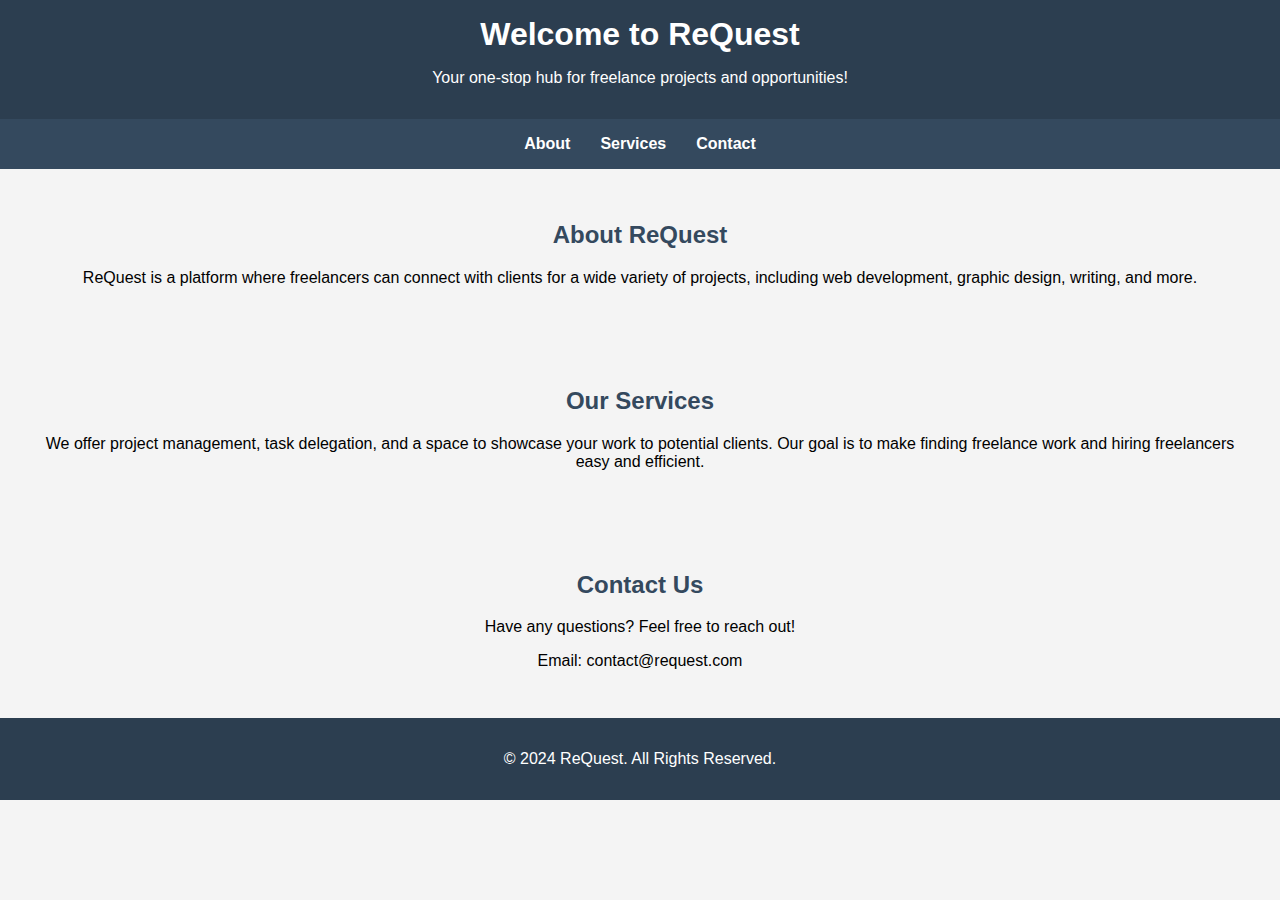
==== Index.html @ b700761b "Created Homepage" ====
<!DOCTYPE html>
<html lang="en">
<head>
    <meta charset="UTF-8">
    <meta name="viewport" content="width=device-width, initial-scale=1.0">
    <title>ReQuest - Freelance Projects Hub</title>
    <style>
        body {
            font-family: Arial, sans-serif;
            background-color: #f4f4f4;
            margin: 0;
            padding: 0;
        }
        header {
            background-color: #2c3e50;
            color: white;
            text-align: center;
            padding: 1em 0;
        }
        header h1 {
            margin: 0;
        }
        nav {
            display: flex;
            justify-content: center;
            background-color: #34495e;
            padding: 1em 0;
        }
        nav a {
            color: white;
            margin: 0 15px;
            text-decoration: none;
            font-weight: bold;
        }
        nav a:hover {
            text-decoration: underline;
        }
        section {
            padding: 2em;
            text-align: center;
        }
        section h2 {
            color: #34495e;
        }
        footer {
            text-align: center;
            padding: 1em;
            background-color: #2c3e50;
            color: white;
        }
    </style>
</head>
<body>
    <header>
        <h1>Welcome to ReQuest</h1>
        <p>Your one-stop hub for freelance projects and opportunities!</p>
    </header>

    <nav>
        <a href="#about">About</a>
        <a href="#services">Services</a>
        <a href="#contact">Contact</a>
    </nav>

    <section id="about">
        <h2>About ReQuest</h2>
        <p>ReQuest is a platform where freelancers can connect with clients for a wide variety of projects, including web development, graphic design, writing, and more.</p>
    </section>

    <section id="services">
        <h2>Our Services</h2>
        <p>We offer project management, task delegation, and a space to showcase your work to potential clients. Our goal is to make finding freelance work and hiring freelancers easy and efficient.</p>
    </section>

    <section id="contact">
        <h2>Contact Us</h2>
        <p>Have any questions? Feel free to reach out!</p>
        <p>Email: contact@request.com</p>
    </section>

    <footer>
        <p>&copy; 2024 ReQuest. All Rights Reserved.</p>
    </footer>
</body>
</html>
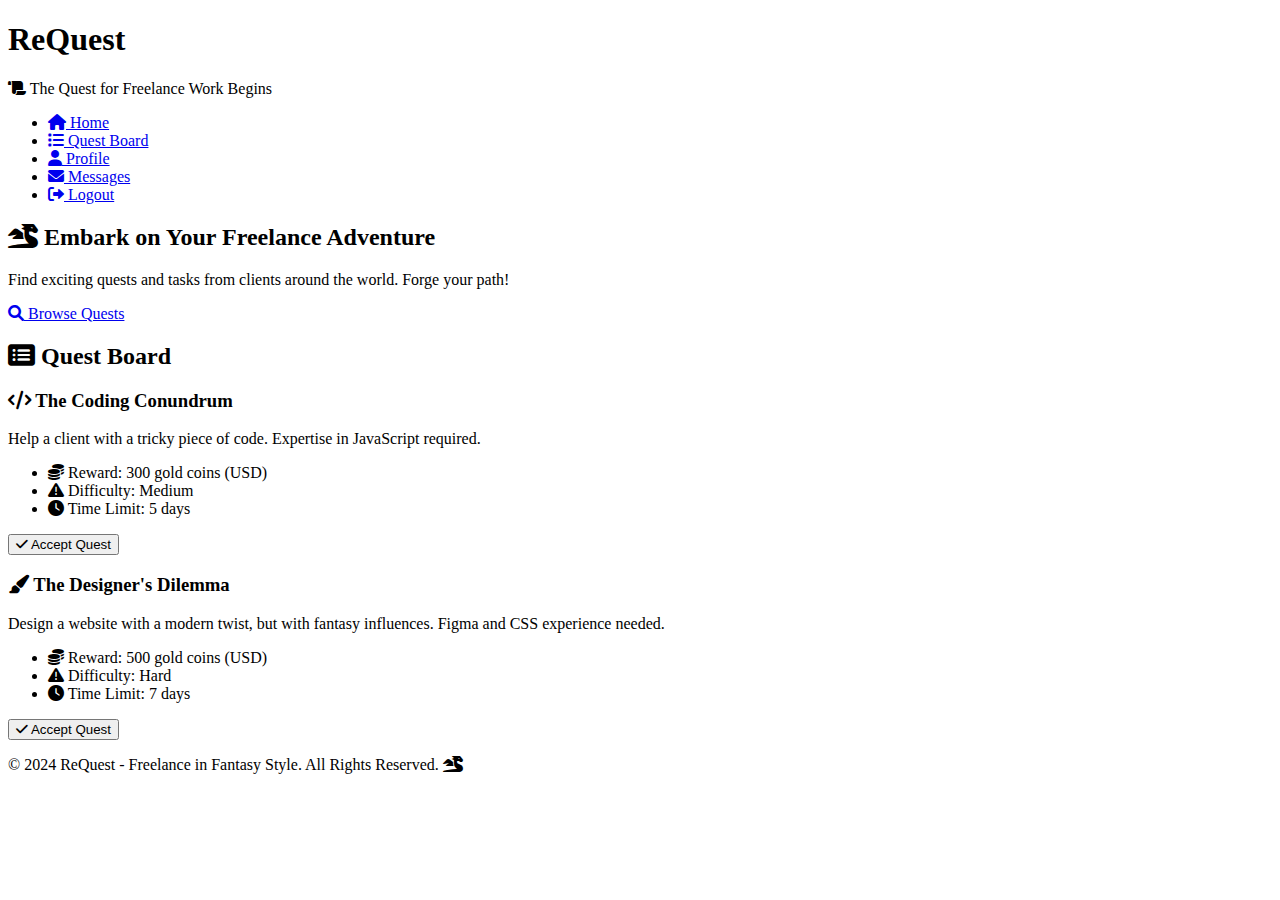
==== commit 922d308c: "Changes" ====
--- a/Index.html
+++ b/Index.html
@@ -3,83 +3,63 @@
 <head>
     <meta charset="UTF-8">
     <meta name="viewport" content="width=device-width, initial-scale=1.0">
-    <title>ReQuest - Freelance Projects Hub</title>
-    <style>
-        body {
-            font-family: Arial, sans-serif;
-            background-color: #f4f4f4;
-            margin: 0;
-            padding: 0;
-        }
-        header {
-            background-color: #2c3e50;
-            color: white;
-            text-align: center;
-            padding: 1em 0;
-        }
-        header h1 {
-            margin: 0;
-        }
-        nav {
-            display: flex;
-            justify-content: center;
-            background-color: #34495e;
-            padding: 1em 0;
-        }
-        nav a {
-            color: white;
-            margin: 0 15px;
-            text-decoration: none;
-            font-weight: bold;
-        }
-        nav a:hover {
-            text-decoration: underline;
-        }
-        section {
-            padding: 2em;
-            text-align: center;
-        }
-        section h2 {
-            color: #34495e;
-        }
-        footer {
-            text-align: center;
-            padding: 1em;
-            background-color: #2c3e50;
-            color: white;
-        }
-    </style>
+    <title>ReQuest - The Quest for Freelance Work</title>
+    <link rel="stylesheet" href="styles.css">
+    <link rel="stylesheet" href="https://cdnjs.cloudflare.com/ajax/libs/font-awesome/6.0.0-beta3/css/all.min.css">
 </head>
 <body>
     <header>
-        <h1>Welcome to ReQuest</h1>
-        <p>Your one-stop hub for freelance projects and opportunities!</p>
+        <div class="logo">
+            <h1>ReQuest</h1>
+            <p><i class="fas fa-scroll"></i> The Quest for Freelance Work Begins</p>
+        </div>
+        <nav>
+            <ul>
+                <li><a href="#home"><i class="fas fa-home"></i> Home</a></li>
+                <li><a href="#quests"><i class="fas fa-list"></i> Quest Board</a></li>
+                <li><a href="#profile"><i class="fas fa-user"></i> Profile</a></li>
+                <li><a href="#messages"><i class="fas fa-envelope"></i> Messages</a></li>
+                <li><a href="#logout"><i class="fas fa-sign-out-alt"></i> Logout</a></li>
+            </ul>
+        </nav>
     </header>
 
-    <nav>
-        <a href="#about">About</a>
-        <a href="#services">Services</a>
-        <a href="#contact">Contact</a>
-    </nav>
+    <main>
+        <section id="hero">
+            <h2><i class="fas fa-dragon"></i> Embark on Your Freelance Adventure</h2>
+            <p>Find exciting quests and tasks from clients around the world. Forge your path!</p>
+            <a href="#quests" class="button"><i class="fas fa-search"></i> Browse Quests</a>
+        </section>
 
-    <section id="about">
-        <h2>About ReQuest</h2>
-        <p>ReQuest is a platform where freelancers can connect with clients for a wide variety of projects, including web development, graphic design, writing, and more.</p>
-    </section>
-
-    <section id="services">
-        <h2>Our Services</h2>
-        <p>We offer project management, task delegation, and a space to showcase your work to potential clients. Our goal is to make finding freelance work and hiring freelancers easy and efficient.</p>
-    </section>
-
-    <section id="contact">
-        <h2>Contact Us</h2>
-        <p>Have any questions? Feel free to reach out!</p>
-        <p>Email: contact@request.com</p>
-    </section>
+        <section id="quests">
+            <h2><i class="fas fa-list-alt"></i> Quest Board</h2>
+            <div class="quest-board">
+                <div class="quest">
+                    <h3><i class="fas fa-code"></i> The Coding Conundrum</h3>
+                    <p>Help a client with a tricky piece of code. Expertise in JavaScript required.</p>
+                    <ul>
+                        <li><i class="fas fa-coins"></i> Reward: 300 gold coins (USD)</li>
+                        <li><i class="fas fa-exclamation-triangle"></i> Difficulty: Medium</li>
+                        <li><i class="fas fa-clock"></i> Time Limit: 5 days</li>
+                    </ul>
+                    <button class="apply-button"><i class="fas fa-check"></i> Accept Quest</button>
+                </div>
+                <div class="quest">
+                    <h3><i class="fas fa-paint-brush"></i> The Designer's Dilemma</h3>
+                    <p>Design a website with a modern twist, but with fantasy influences. Figma and CSS experience needed.</p>
+                    <ul>
+                        <li><i class="fas fa-coins"></i> Reward: 500 gold coins (USD)</li>
+                        <li><i class="fas fa-exclamation-triangle"></i> Difficulty: Hard</li>
+                        <li><i class="fas fa-clock"></i> Time Limit: 7 days</li>
+                    </ul>
+                    <button class="apply-button"><i class="fas fa-check"></i> Accept Quest</button>
+                </div>
+            </div>
+        </section>
+    </main>
 
     <footer>
-        <p>&copy; 2024 ReQuest. All Rights Reserved.</p>
+        <p>&copy; 2024 ReQuest - Freelance in Fantasy Style. All Rights Reserved. <i class="fas fa-dragon"></i></p>
     </footer>
 </body>
-</html>+</html>
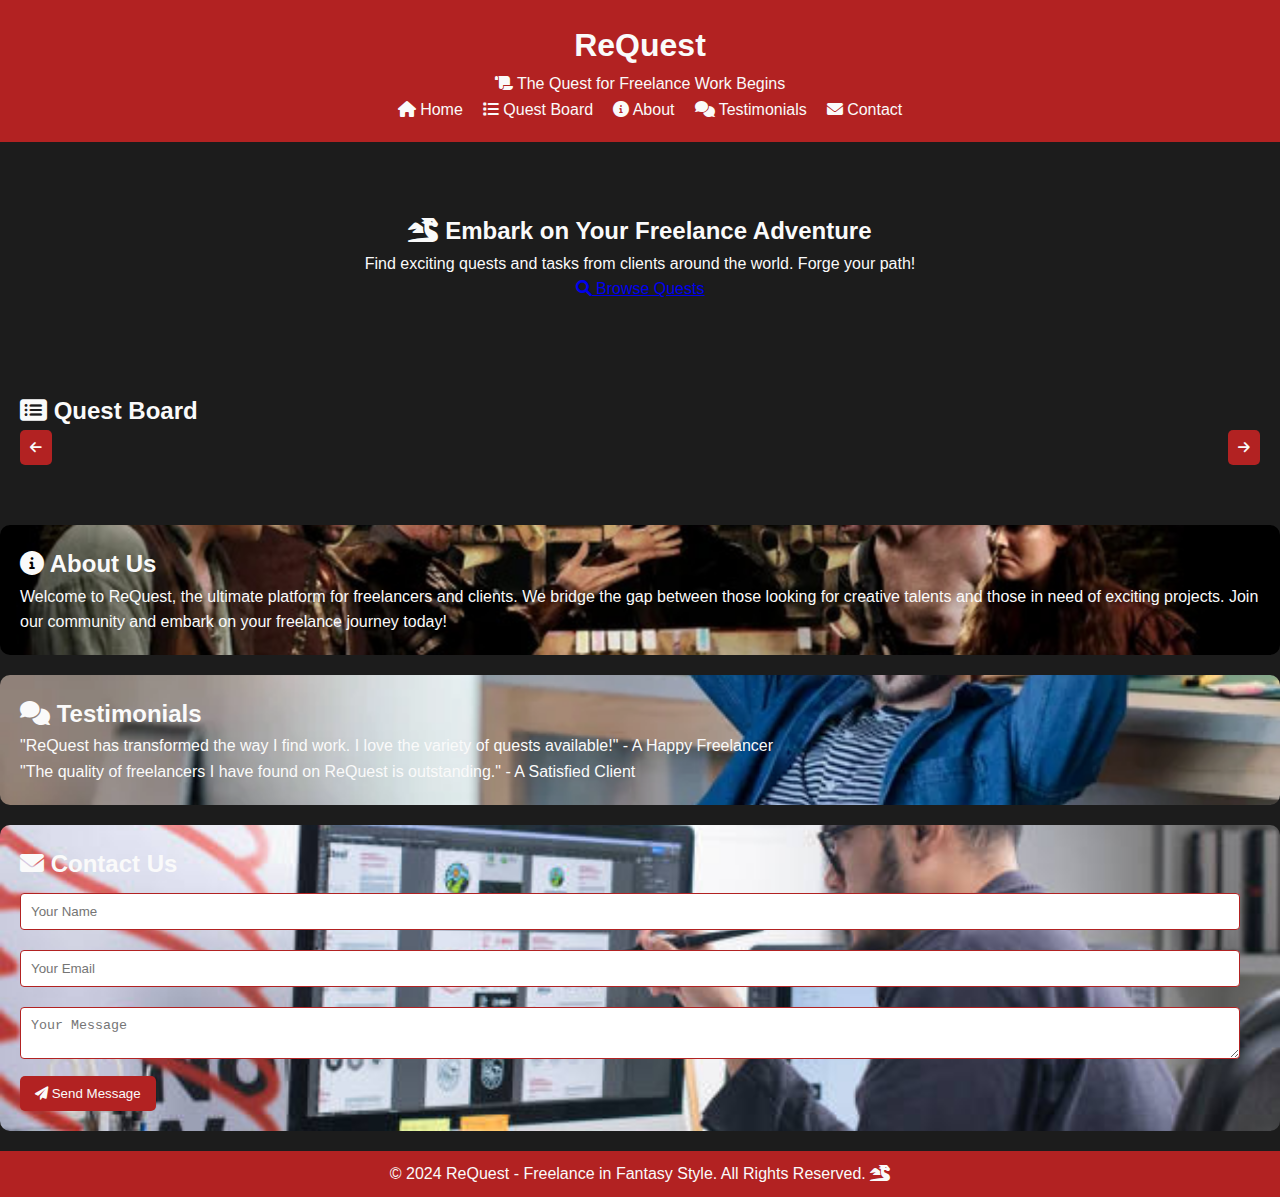
==== commit ef66ddc9: "Version 0.2" ====
--- a/Index.html
+++ b/Index.html
@@ -9,17 +9,15 @@
 </head>
 <body>
     <header>
-        <div class="logo">
-            <h1>ReQuest</h1>
-            <p><i class="fas fa-scroll"></i> The Quest for Freelance Work Begins</p>
-        </div>
+        <h1>ReQuest</h1>
+        <p><i class="fas fa-scroll"></i> The Quest for Freelance Work Begins</p>
         <nav>
             <ul>
                 <li><a href="#home"><i class="fas fa-home"></i> Home</a></li>
                 <li><a href="#quests"><i class="fas fa-list"></i> Quest Board</a></li>
-                <li><a href="#profile"><i class="fas fa-user"></i> Profile</a></li>
-                <li><a href="#messages"><i class="fas fa-envelope"></i> Messages</a></li>
-                <li><a href="#logout"><i class="fas fa-sign-out-alt"></i> Logout</a></li>
+                <li><a href="#about"><i class="fas fa-info-circle"></i> About</a></li>
+                <li><a href="#testimonials"><i class="fas fa-comments"></i> Testimonials</a></li>
+                <li><a href="#contact"><i class="fas fa-envelope"></i> Contact</a></li>
             </ul>
         </nav>
     </header>
@@ -33,33 +31,45 @@
 
         <section id="quests">
             <h2><i class="fas fa-list-alt"></i> Quest Board</h2>
+            <div class="quest-navigation">
+                <button class="nav-button" id="prev-quest"><i class="fas fa-arrow-left"></i></button>
+                <button class="nav-button" id="next-quest"><i class="fas fa-arrow-right"></i></button>
+            </div>
             <div class="quest-board">
-                <div class="quest">
-                    <h3><i class="fas fa-code"></i> The Coding Conundrum</h3>
-                    <p>Help a client with a tricky piece of code. Expertise in JavaScript required.</p>
-                    <ul>
-                        <li><i class="fas fa-coins"></i> Reward: 300 gold coins (USD)</li>
-                        <li><i class="fas fa-exclamation-triangle"></i> Difficulty: Medium</li>
-                        <li><i class="fas fa-clock"></i> Time Limit: 5 days</li>
-                    </ul>
-                    <button class="apply-button"><i class="fas fa-check"></i> Accept Quest</button>
-                </div>
-                <div class="quest">
-                    <h3><i class="fas fa-paint-brush"></i> The Designer's Dilemma</h3>
-                    <p>Design a website with a modern twist, but with fantasy influences. Figma and CSS experience needed.</p>
-                    <ul>
-                        <li><i class="fas fa-coins"></i> Reward: 500 gold coins (USD)</li>
-                        <li><i class="fas fa-exclamation-triangle"></i> Difficulty: Hard</li>
-                        <li><i class="fas fa-clock"></i> Time Limit: 7 days</li>
-                    </ul>
-                    <button class="apply-button"><i class="fas fa-check"></i> Accept Quest</button>
-                </div>
+                <!-- Quests will be dynamically loaded here -->
             </div>
         </section>
+
+        <section id="about">
+            <h2><i class="fas fa-info-circle"></i> About Us</h2>
+            <p>Welcome to ReQuest, the ultimate platform for freelancers and clients. We bridge the gap between those looking for creative talents and those in need of exciting projects. Join our community and embark on your freelance journey today!</p>
+        </section>
+
+        <section id="testimonials">
+            <h2><i class="fas fa-comments"></i> Testimonials</h2>
+            <div class="testimonial-container">
+                <p>"ReQuest has transformed the way I find work. I love the variety of quests available!" - A Happy Freelancer</p>
+                <p>"The quality of freelancers I have found on ReQuest is outstanding." - A Satisfied Client</p>
+            </div>
+        </section>
+
+        <section id="contact">
+            <h2><i class="fas fa-envelope"></i> Contact Us</h2>
+            <form id="contact-form">
+                <input type="text" placeholder="Your Name" required>
+                <input type="email" placeholder="Your Email" required>
+                <textarea placeholder="Your Message" required></textarea>
+                <button type="submit"><i class="fas fa-paper-plane"></i> Send Message</button>
+            </form>
+        </section>
+
+        <button id="back-to-top" title="Back to top"><i class="fas fa-chevron-up"></i></button>
     </main>
 
     <footer>
         <p>&copy; 2024 ReQuest - Freelance in Fantasy Style. All Rights Reserved. <i class="fas fa-dragon"></i></p>
     </footer>
+
+    <script src="script.js"></script>
 </body>
 </html>
--- a/styles.css
+++ b/styles.css
@@ -0,0 +1,171 @@
+* {
+    margin: 0;
+    padding: 0;
+    box-sizing: border-box;
+}
+
+body {
+    font-family: 'Arial', sans-serif;
+    background: #1C1C1C;
+    color: #FAFAFA;
+    line-height: 1.6;
+}
+
+header {
+    background: #B22222;
+    color: #FAFAFA;
+    display: flex;
+    flex-direction: column;
+    align-items: center;
+    padding: 20px;
+}
+
+nav ul {
+    list-style: none;
+    display: flex;
+}
+
+nav ul li {
+    margin-left: 20px;
+}
+
+nav a {
+    color: #FAFAFA;
+    text-decoration: none;
+}
+
+nav a:hover {
+    text-decoration: underline;
+}
+
+#hero {
+    background: url('images/images-1.jpg') no-repeat center center/cover;
+    padding: 50px;
+    text-align: center;
+    border-radius: 10px;
+    margin: 20px auto;
+    color: #FAFAFA;
+}
+
+#quests {
+    background: url('images/images-2.jpg') no-repeat center center/cover;
+    padding: 20px;
+    border-radius: 10px;
+    margin: 20px auto;
+    color: #FAFAFA;
+}
+
+.quest-navigation {
+    display: flex;
+    justify-content: space-between;
+    margin-bottom: 20px;
+}
+
+.nav-button {
+    background: #B22222;
+    color: #FAFAFA;
+    border: none;
+    border-radius: 5px;
+    padding: 10px;
+    cursor: pointer;
+}
+
+.quest-board {
+    display: flex;
+    flex-direction: column;
+}
+
+.quest {
+    background: rgba(255, 255, 255, 0.1);
+    border-radius: 8px;
+    margin: 15px 0;
+    padding: 20px;
+    box-shadow: 0 2px 5px rgba(255, 0, 0, 0.3);
+    transition: transform 0.2s;
+}
+
+.quest:hover {
+    transform: scale(1.02);
+}
+
+.apply-button {
+    background: #B22222;
+    color: #FAFAFA;
+    padding: 8px 16px;
+    border: none;
+    border-radius: 4px;
+    cursor: pointer;
+}
+
+.apply-button:hover {
+    background: #A61C1C;
+}
+
+footer {
+    text-align: center;
+    background-color: #B22222;
+    color: #FAFAFA;
+    padding: 10px;
+}
+
+#about {
+    background: url('images/images-3.jpg') no-repeat center center/cover;
+    padding: 20px;
+    border-radius: 10px;
+    margin: 20px auto;
+    color: #FAFAFA;
+}
+
+#testimonials {
+    background: url('images/images-4.jpg') no-repeat center center/cover;
+    padding: 20px;
+    border-radius: 10px;
+    margin: 20px auto;
+    color: #FAFAFA;
+}
+
+#contact {
+    background: url('images/images-5.jpg') no-repeat center center/cover;
+    padding: 20px;
+    border-radius: 10px;
+    margin: 20px auto;
+    color: #FAFAFA;
+}
+
+#contact-form input, #contact-form textarea {
+    width: calc(100% - 20px);
+    padding: 10px;
+    margin: 10px 0;
+    border: 1px solid #B22222;
+    border-radius: 4px;
+}
+
+#contact-form button {
+    background: #B22222;
+    color: #FAFAFA;
+    padding: 10px 15px;
+    border: none;
+    border-radius: 5px;
+    cursor: pointer;
+}
+
+#contact-form button:hover {
+    background: #A61C1C;
+}
+
+#back-to-top {
+    position: fixed;
+    bottom: 30px;
+    right: 30px;
+    background: #B22222;
+    color: #FAFAFA;
+    border: none;
+    border-radius: 50%;
+    padding: 10px 15px;
+    display: none;
+    cursor: pointer;
+}
+
+#back-to-top:hover {
+    background: #A61C1C;
+}
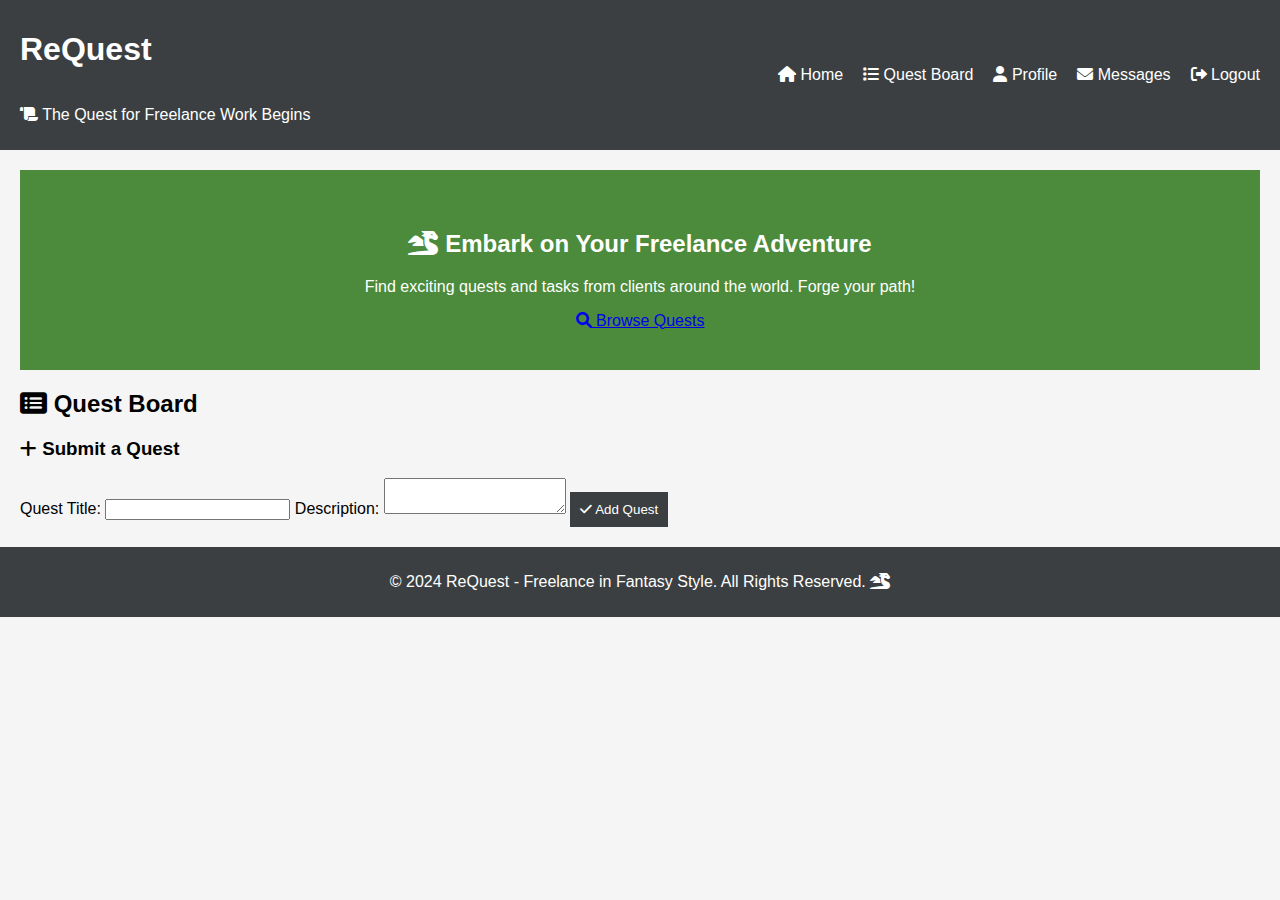
==== commit aa0cc429: "new" ====
--- a/Index.html
+++ b/Index.html
@@ -9,15 +9,17 @@
 </head>
 <body>
     <header>
-        <h1>ReQuest</h1>
-        <p><i class="fas fa-scroll"></i> The Quest for Freelance Work Begins</p>
+        <div class="logo">
+            <h1>ReQuest</h1>
+            <p><i class="fas fa-scroll"></i> The Quest for Freelance Work Begins</p>
+        </div>
         <nav>
             <ul>
                 <li><a href="#home"><i class="fas fa-home"></i> Home</a></li>
                 <li><a href="#quests"><i class="fas fa-list"></i> Quest Board</a></li>
-                <li><a href="#about"><i class="fas fa-info-circle"></i> About</a></li>
-                <li><a href="#testimonials"><i class="fas fa-comments"></i> Testimonials</a></li>
-                <li><a href="#contact"><i class="fas fa-envelope"></i> Contact</a></li>
+                <li><a href="#profile"><i class="fas fa-user"></i> Profile</a></li>
+                <li><a href="#messages"><i class="fas fa-envelope"></i> Messages</a></li>
+                <li><a href="#logout"><i class="fas fa-sign-out-alt"></i> Logout</a></li>
             </ul>
         </nav>
     </header>
@@ -31,39 +33,20 @@
 
         <section id="quests">
             <h2><i class="fas fa-list-alt"></i> Quest Board</h2>
-            <div class="quest-navigation">
-                <button class="nav-button" id="prev-quest"><i class="fas fa-arrow-left"></i></button>
-                <button class="nav-button" id="next-quest"><i class="fas fa-arrow-right"></i></button>
+            <div class="quest-board" id="job-list">
+                <!-- Job items will be dynamically added here -->
             </div>
-            <div class="quest-board">
-                <!-- Quests will be dynamically loaded here -->
-            </div>
-        </section>
+            <h3><i class="fas fa-plus"></i> Submit a Quest</h3>
+            <form id="quest-form">
+                <label for="quest-title">Quest Title:</label>
+                <input type="text" id="quest-title" required>
 
-        <section id="about">
-            <h2><i class="fas fa-info-circle"></i> About Us</h2>
-            <p>Welcome to ReQuest, the ultimate platform for freelancers and clients. We bridge the gap between those looking for creative talents and those in need of exciting projects. Join our community and embark on your freelance journey today!</p>
-        </section>
+                <label for="quest-description">Description:</label>
+                <textarea id="quest-description" required></textarea>
 
-        <section id="testimonials">
-            <h2><i class="fas fa-comments"></i> Testimonials</h2>
-            <div class="testimonial-container">
-                <p>"ReQuest has transformed the way I find work. I love the variety of quests available!" - A Happy Freelancer</p>
-                <p>"The quality of freelancers I have found on ReQuest is outstanding." - A Satisfied Client</p>
-            </div>
-        </section>
-
-        <section id="contact">
-            <h2><i class="fas fa-envelope"></i> Contact Us</h2>
-            <form id="contact-form">
-                <input type="text" placeholder="Your Name" required>
-                <input type="email" placeholder="Your Email" required>
-                <textarea placeholder="Your Message" required></textarea>
-                <button type="submit"><i class="fas fa-paper-plane"></i> Send Message</button>
+                <button type="submit" class="apply-button"><i class="fas fa-check"></i> Add Quest</button>
             </form>
         </section>
-
-        <button id="back-to-top" title="Back to top"><i class="fas fa-chevron-up"></i></button>
     </main>
 
     <footer>
--- a/styles.css
+++ b/styles.css
@@ -1,171 +1,69 @@
-* {
+body {
+    font-family: 'Arial', sans-serif;
     margin: 0;
     padding: 0;
-    box-sizing: border-box;
-}
-
-body {
-    font-family: 'Arial', sans-serif;
-    background: #1C1C1C;
-    color: #FAFAFA;
-    line-height: 1.6;
+    background-color: #f5f5f5;
 }
 
 header {
-    background: #B22222;
-    color: #FAFAFA;
+    background-color: #3c3f41;
+    color: #ffffff;
+    padding: 10px 20px;
+    display: flex;
+    justify-content: space-between;
+    align-items: center;
+}
+
+.logo {
     display: flex;
     flex-direction: column;
-    align-items: center;
-    padding: 20px;
 }
 
 nav ul {
     list-style: none;
     display: flex;
-}
-
-nav ul li {
-    margin-left: 20px;
+    gap: 20px;
 }
 
 nav a {
-    color: #FAFAFA;
+    color: #ffffff;
     text-decoration: none;
 }
 
-nav a:hover {
-    text-decoration: underline;
+main {
+    padding: 20px;
 }
 
 #hero {
-    background: url('images/images-1.jpg') no-repeat center center/cover;
-    padding: 50px;
+    background-color: #4b8b3b;
+    color: #ffffff;
+    padding: 40px;
     text-align: center;
-    border-radius: 10px;
-    margin: 20px auto;
-    color: #FAFAFA;
 }
 
-#quests {
-    background: url('images/images-2.jpg') no-repeat center center/cover;
-    padding: 20px;
-    border-radius: 10px;
-    margin: 20px auto;
-    color: #FAFAFA;
+.quest-board {
+    margin-top: 20px;
 }
 
-.quest-navigation {
-    display: flex;
-    justify-content: space-between;
-    margin-bottom: 20px;
+.quest {
+    background: #ffffff;
+    border: 1px solid #ccc;
+    border-radius: 5px;
+    padding: 15px;
+    margin-bottom: 15px;
 }
 
-.nav-button {
-    background: #B22222;
-    color: #FAFAFA;
+.apply-button {
+    background-color: #3c3f41;
+    color: #ffffff;
     border: none;
-    border-radius: 5px;
     padding: 10px;
     cursor: pointer;
 }
 
-.quest-board {
-    display: flex;
-    flex-direction: column;
-}
-
-.quest {
-    background: rgba(255, 255, 255, 0.1);
-    border-radius: 8px;
-    margin: 15px 0;
-    padding: 20px;
-    box-shadow: 0 2px 5px rgba(255, 0, 0, 0.3);
-    transition: transform 0.2s;
-}
-
-.quest:hover {
-    transform: scale(1.02);
-}
-
-.apply-button {
-    background: #B22222;
-    color: #FAFAFA;
-    padding: 8px 16px;
-    border: none;
-    border-radius: 4px;
-    cursor: pointer;
-}
-
-.apply-button:hover {
-    background: #A61C1C;
-}
-
 footer {
     text-align: center;
-    background-color: #B22222;
-    color: #FAFAFA;
-    padding: 10px;
+    padding: 10px 0;
+    background-color: #3c3f41;
+    color: #ffffff;
 }
-
-#about {
-    background: url('images/images-3.jpg') no-repeat center center/cover;
-    padding: 20px;
-    border-radius: 10px;
-    margin: 20px auto;
-    color: #FAFAFA;
-}
-
-#testimonials {
-    background: url('images/images-4.jpg') no-repeat center center/cover;
-    padding: 20px;
-    border-radius: 10px;
-    margin: 20px auto;
-    color: #FAFAFA;
-}
-
-#contact {
-    background: url('images/images-5.jpg') no-repeat center center/cover;
-    padding: 20px;
-    border-radius: 10px;
-    margin: 20px auto;
-    color: #FAFAFA;
-}
-
-#contact-form input, #contact-form textarea {
-    width: calc(100% - 20px);
-    padding: 10px;
-    margin: 10px 0;
-    border: 1px solid #B22222;
-    border-radius: 4px;
-}
-
-#contact-form button {
-    background: #B22222;
-    color: #FAFAFA;
-    padding: 10px 15px;
-    border: none;
-    border-radius: 5px;
-    cursor: pointer;
-}
-
-#contact-form button:hover {
-    background: #A61C1C;
-}
-
-#back-to-top {
-    position: fixed;
-    bottom: 30px;
-    right: 30px;
-    background: #B22222;
-    color: #FAFAFA;
-    border: none;
-    border-radius: 50%;
-    padding: 10px 15px;
-    display: none;
-    cursor: pointer;
-}
-
-#back-to-top:hover {
-    background: #A61C1C;
-}
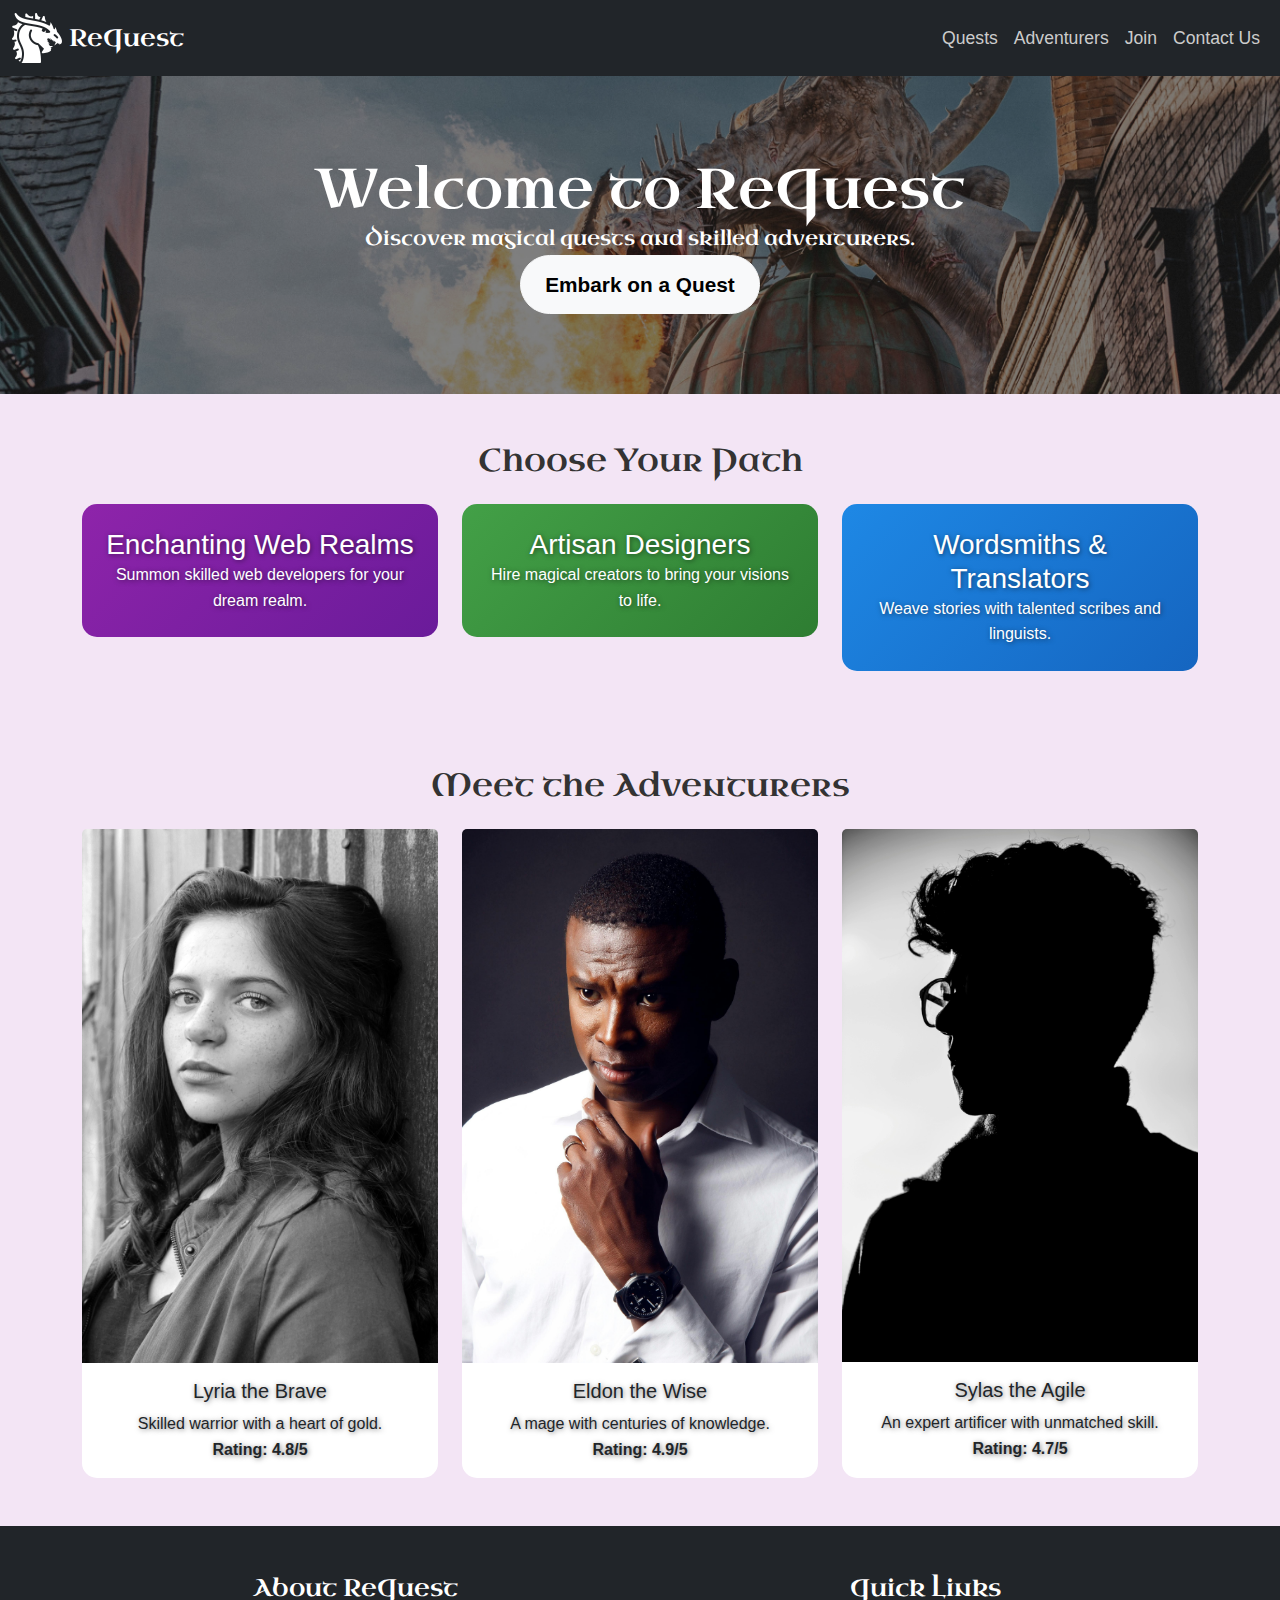
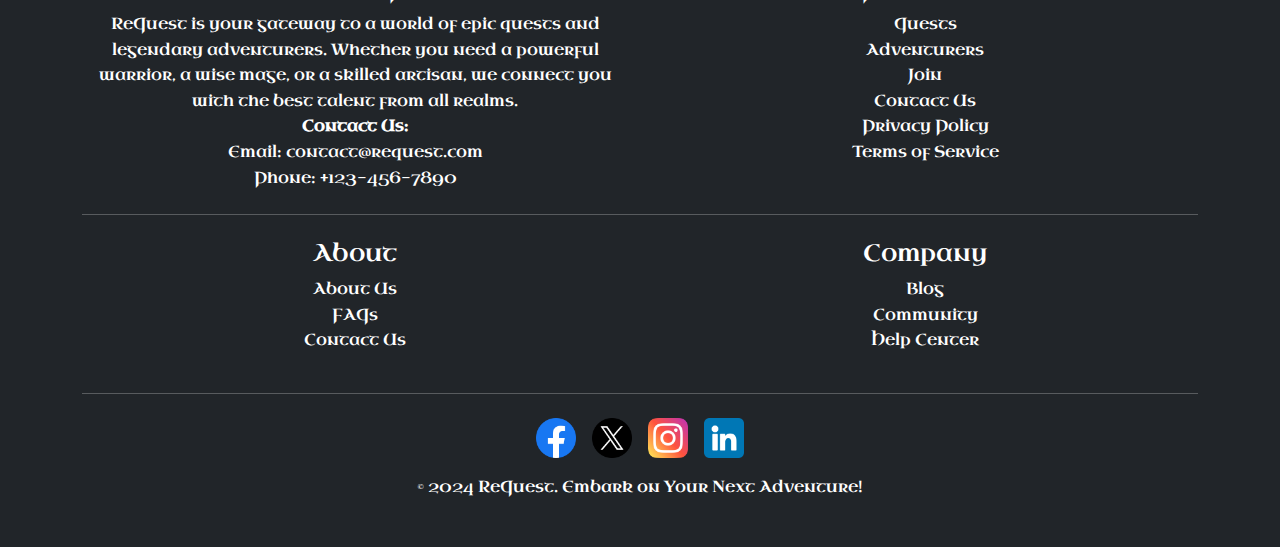
==== commit e487f22d: "Cleaned" ====
--- a/Index.html
+++ b/Index.html
@@ -3,56 +3,181 @@
 <head>
     <meta charset="UTF-8">
     <meta name="viewport" content="width=device-width, initial-scale=1.0">
-    <title>ReQuest - The Quest for Freelance Work</title>
-    <link rel="stylesheet" href="styles.css">
-    <link rel="stylesheet" href="https://cdnjs.cloudflare.com/ajax/libs/font-awesome/6.0.0-beta3/css/all.min.css">
+    <title>ReQuest - Discover Your Quest</title>
+    <!-- Bootstrap CSS -->
+    <link rel="stylesheet" href="https://cdn.jsdelivr.net/npm/bootstrap@5.3.0/dist/css/bootstrap.min.css">
+    <!-- Custom CSS -->
+    <link rel="stylesheet" href="css/style.css">
+    <!-- Google Font for Fantasy Style -->
+    <link href="https://fonts.googleapis.com/css2?family=Uncial+Antiqua&display=swap" rel="stylesheet">
 </head>
 <body>
-    <header>
-        <div class="logo">
-            <h1>ReQuest</h1>
-            <p><i class="fas fa-scroll"></i> The Quest for Freelance Work Begins</p>
+    <!-- Navbar -->
+    <nav class="navbar navbar-expand-lg navbar-dark bg-dark">
+        <div class="container-fluid">
+            <!-- Logo Section -->
+            <a class="navbar-brand" href="#">
+                <img src="assets/logo.png" alt="ReQuest Logo" style="height: 50px;">
+                <!-- Alternative text for no logo -->
+                <span style="font-family: 'Uncial Antiqua', cursive; font-size: 1.5rem; color: #fff;">ReQuest</span>
+            </a>
+            <button class="navbar-toggler" type="button" data-bs-toggle="collapse" data-bs-target="#navbarNav">
+                <span class="navbar-toggler-icon"></span>
+            </button>
+            <div class="collapse navbar-collapse" id="navbarNav">
+                <ul class="navbar-nav ms-auto">
+                    <li class="nav-item"><a class="nav-link" href="job-listings.html">Quests</a></li>
+                    <li class="nav-item"><a class="nav-link" href="profile.html">Adventurers</a></li>
+                    <li class="nav-item"><a class="nav-link" href="login.html">Join</a></li>
+                    <li class="nav-item"><a class="nav-link" href="contact.html">Contact Us</a></li>
+                </ul>
+            </div>
         </div>
-        <nav>
-            <ul>
-                <li><a href="#home"><i class="fas fa-home"></i> Home</a></li>
-                <li><a href="#quests"><i class="fas fa-list"></i> Quest Board</a></li>
-                <li><a href="#profile"><i class="fas fa-user"></i> Profile</a></li>
-                <li><a href="#messages"><i class="fas fa-envelope"></i> Messages</a></li>
-                <li><a href="#logout"><i class="fas fa-sign-out-alt"></i> Logout</a></li>
-            </ul>
-        </nav>
+    </nav>
+
+    <!-- Hero Section with Background Image and Slight Transparency -->
+    <header class="text-center text-white" style="background: url('assets/hero-image.jpg') no-repeat center center/cover; padding: 5rem 0; position: relative;">
+        <div class="container" style="position: relative; z-index: 2;">
+            <h1 style="font-family: 'Uncial Antiqua', cursive; font-size: 3.5rem;">Welcome to ReQuest</h1>
+            <p class="lead" style="font-family: 'Uncial Antiqua', cursive;">Discover magical quests and skilled adventurers.</p>
+            <a href="job-listings.html" class="btn btn-light btn-lg" style="font-weight: bold; font-size: 1.3rem;">Embark on a Quest</a>
+        </div>
+        <div style="position: absolute; top: 0; left: 0; right: 0; bottom: 0; background: rgba(0, 0, 0, 0.5); z-index: 1;"></div> <!-- Transparent overlay -->
     </header>
 
-    <main>
-        <section id="hero">
-            <h2><i class="fas fa-dragon"></i> Embark on Your Freelance Adventure</h2>
-            <p>Find exciting quests and tasks from clients around the world. Forge your path!</p>
-            <a href="#quests" class="button"><i class="fas fa-search"></i> Browse Quests</a>
-        </section>
+    <!-- Featured Categories -->
+    <section class="container py-5">
+        <h2 class="text-center mb-4" style="font-family: 'Uncial Antiqua', cursive;">Choose Your Path</h2>
+        <div class="row text-center">
+            <div class="col-md-4">
+                <div class="card p-4" style="background: linear-gradient(135deg, #8e24aa, #6a1b9a); color: white;">
+                    <h3>Enchanting Web Realms</h3>
+                    <p>Summon skilled web developers for your dream realm.</p>
+                </div>
+            </div>
+            <div class="col-md-4">
+                <div class="card p-4" style="background: linear-gradient(135deg, #43a047, #2e7d32); color: white;">
+                    <h3>Artisan Designers</h3>
+                    <p>Hire magical creators to bring your visions to life.</p>
+                </div>
+            </div>
+            <div class="col-md-4">
+                <div class="card p-4" style="background: linear-gradient(135deg, #1e88e5, #1565c0); color: white;">
+                    <h3>Wordsmiths & Translators</h3>
+                    <p>Weave stories with talented scribes and linguists.</p>
+                </div>
+            </div>
+        </div>
+    </section>
 
-        <section id="quests">
-            <h2><i class="fas fa-list-alt"></i> Quest Board</h2>
-            <div class="quest-board" id="job-list">
-                <!-- Job items will be dynamically added here -->
+    <!-- Talent & Adventurers Section with Ratings -->
+    <section class="container py-5">
+        <h2 class="text-center mb-4" style="font-family: 'Uncial Antiqua', cursive;">Meet the Adventurers</h2>
+        <div class="row text-center">
+            <div class="col-md-4">
+                <div class="card">
+                    <img src="assets/adventurer1.jpg" class="card-img-top" alt="Adventurer 1">
+                    <div class="card-body">
+                        <h5 class="card-title">Lyria the Brave</h5>
+                        <p class="card-text">Skilled warrior with a heart of gold.</p>
+                        <p><strong>Rating: 4.8/5</strong></p>
+                    </div>
+                </div>
             </div>
-            <h3><i class="fas fa-plus"></i> Submit a Quest</h3>
-            <form id="quest-form">
-                <label for="quest-title">Quest Title:</label>
-                <input type="text" id="quest-title" required>
+            <div class="col-md-4">
+                <div class="card">
+                    <img src="assets/adventurer2.jpg" class="card-img-top" alt="Adventurer 2">
+                    <div class="card-body">
+                        <h5 class="card-title">Eldon the Wise</h5>
+                        <p class="card-text">A mage with centuries of knowledge.</p>
+                        <p><strong>Rating: 4.9/5</strong></p>
+                    </div>
+                </div>
+            </div>
+            <div class="col-md-4">
+                <div class="card">
+                    <img src="assets/adventurer3.jpg" class="card-img-top" alt="Adventurer 3">
+                    <div class="card-body">
+                        <h5 class="card-title">Sylas the Agile</h5>
+                        <p class="card-text">An expert artificer with unmatched skill.</p>
+                        <p><strong>Rating: 4.7/5</strong></p>
+                    </div>
+                </div>
+            </div>
+        </div>
+    </section>
 
-                <label for="quest-description">Description:</label>
-                <textarea id="quest-description" required></textarea>
+   <!-- Enhanced Footer -->
+<footer class="bg-dark text-white text-center py-5">
+    <div class="container">
+        <!-- Company Description and Contact Info -->
+        <div class="row">
+            <div class="col-md-6">
+                <h4 style="font-family: 'Uncial Antiqua', cursive;">About ReQuest</h4>
+                <p>ReQuest is your gateway to a world of epic quests and legendary adventurers. Whether you need a powerful warrior, a wise mage, or a skilled artisan, we connect you with the best talent from all realms.</p>
+                <p><strong>Contact Us:</strong><br>Email: <a href="mailto:contact@request.com" style="color: #fff;">contact@request.com</a><br>Phone: +123-456-7890</p>
+            </div>
+            <!-- Quick Links -->
+            <div class="col-md-6">
+                <h4 style="font-family: 'Uncial Antiqua', cursive;">Quick Links</h4>
+                <ul class="list-unstyled">
+                    <li><a href="job-listings.html" style="color: #fff;">Quests</a></li>
+                    <li><a href="profile.html" style="color: #fff;">Adventurers</a></li>
+                    <li><a href="login.html" style="color: #fff;">Join</a></li>
+                    <li><a href="contact.html" style="color: #fff;">Contact Us</a></li>
+                    <li><a href="privacy-policy.html" style="color: #fff;">Privacy Policy</a></li>
+                    <li><a href="terms-of-service.html" style="color: #fff;">Terms of Service</a></li>
+                </ul>
+            </div>
+        </div>
+        
+        <hr class="my-4" style="border-top: 1px solid #fff;">
 
-                <button type="submit" class="apply-button"><i class="fas fa-check"></i> Add Quest</button>
-            </form>
-        </section>
-    </main>
+        <!-- About and Company Sections -->
+        <div class="row">
+            <div class="col-md-6">
+                <h4 style="font-family: 'Uncial Antiqua', cursive;">About</h4>
+                <ul class="list-unstyled" style="font-weight: normal;">
+                    <li><a href="about.html" style="color: #fff;">About Us</a></li>
+                    <li><a href="faq.html" style="color: #fff;">FAQs</a></li>
+                    <li><a href="contact.html" style="color: #fff;">Contact Us</a></li>
+                
+                </ul>
+            </div>
+            <div class="col-md-6">
+                <h4 style="font-family: 'Uncial Antiqua', cursive;">Company</h4>
+                <ul class="list-unstyled" style="font-weight: normal;">
+                    <li><a href="blog.html" style="color: #fff;">Blog</a></li>
+                    <li><a href="community.html" style="color: #fff;">Community</a></li>
+                    <li><a href="help-center.html" style="color: #fff;">Help Center</a></li>
+                </ul>
+            </div>
+        </div>
 
-    <footer>
-        <p>&copy; 2024 ReQuest - Freelance in Fantasy Style. All Rights Reserved. <i class="fas fa-dragon"></i></p>
-    </footer>
+        <hr class="my-4" style="border-top: 1px solid #fff;">
 
-    <script src="script.js"></script>
+        <!-- Social Media Links -->
+        <div class="d-flex justify-content-center mb-3">
+            <a href="#" class="text-white me-3">
+                <img src="assets/facebook-logo.png" alt="Facebook" style="height: 40px;">
+            </a>
+            <a href="#" class="text-white me-3">
+                <img src="assets/twitter-logo.png" alt="Twitter" style="height: 40px;">
+            </a>
+            <a href="#" class="text-white me-3">
+                <img src="assets/instagram-logo.png" alt="Instagram" style="height: 40px;">
+            </a>
+            <a href="#" class="text-white">
+                <img src="assets/linkedin-logo.png" alt="LinkedIn" style="height: 40px;">
+            </a>
+        </div>
+
+        <!-- Copyright -->
+        <p style="font-family: 'Uncial Antiqua', cursive;">&copy; 2024 ReQuest. Embark on Your Next Adventure!</p>
+    </div>
+</footer>
+
+
+    <script src="https://cdn.jsdelivr.net/npm/bootstrap@5.3.0/dist/js/bootstrap.bundle.min.js"></script>
 </body>
 </html>
--- a/css/style.css
+++ b/css/style.css
@@ -0,0 +1,127 @@
+/* General Fantasy Styles */
+body {
+  font-family: 'Arial', sans-serif;
+  line-height: 1.6;
+  background-color: #f3e5f5;
+  color: #333;
+  margin: 0;
+  padding: 0;
+}
+
+h1, h2, h3, p {
+  margin: 0;
+  padding: 0;
+}
+
+/* Navbar */
+.navbar-brand {
+  font-family: 'Uncial Antiqua', cursive;
+  font-size: 1.8rem;
+  color: #fff !important;
+}
+.nav-link {
+  font-size: 1.1rem;
+  color: #ccc !important;
+}
+.nav-link:hover {
+  color: #fff !important;
+}
+
+/* Hero Section */
+header h1 {
+  font-size: 3.5rem;
+}
+header p {
+  font-size: 1.5rem;
+}
+header .btn {
+  font-size: 1.3rem;
+  padding: 0.8rem 1.5rem;
+  border-radius: 30px;
+}
+
+/* Featured Categories */
+.card {
+  border: none;
+  border-radius: 15px;
+  text-shadow: 1px 1px 5px rgba(0, 0, 0, 0.5);
+  transition: transform 0.3s ease, box-shadow 0.3s ease;
+}
+.card:hover {
+  transform: translateY(-5px);
+  box-shadow: 0 6px 12px rgba(0, 0, 0, 0.2);
+}
+
+/* Footer */
+footer {
+  font-family: 'Uncial Antiqua', cursive;
+  font-size: 1rem;
+}
+/* Adventurer Ratings Overlay */
+.card .position-absolute {
+    border-radius: 5px;
+    opacity: 0.9;
+}
+.card:hover .position-absolute {
+    opacity: 1;
+}
+
+/* Footer Links */
+footer a {
+    color: #ccc;
+    text-decoration: none;
+}
+footer a:hover {
+    color: #fff;
+}
+/* Adventurer Ratings Overlay */
+.card .position-absolute {
+    border-radius: 5px;
+    opacity: 0.9;
+}
+.card:hover .position-absolute {
+    opacity: 1;
+}
+
+/* Footer Links */
+footer a {
+    color: #ccc;
+    text-decoration: none;
+}
+footer a:hover {
+    color: #fff;
+}
+/* Adventurer Ratings Overlay */
+.card .position-absolute {
+    border-radius: 5px;
+    opacity: 0.9;
+}
+.card:hover .position-absolute {
+    opacity: 1;
+}
+
+/* Footer Links */
+footer a {
+    color: #ccc;
+    text-decoration: none;
+}
+footer a:hover {
+    color: #fff;
+}
+/* Adventurer Ratings Overlay */
+.card .position-absolute {
+    border-radius: 5px;
+    opacity: 0.9;
+}
+.card:hover .position-absolute {
+    opacity: 1;
+}
+
+/* Footer Links */
+footer a {
+    color: #ccc;
+    text-decoration: none;
+}
+footer a:hover {
+    color: #fff;
+}
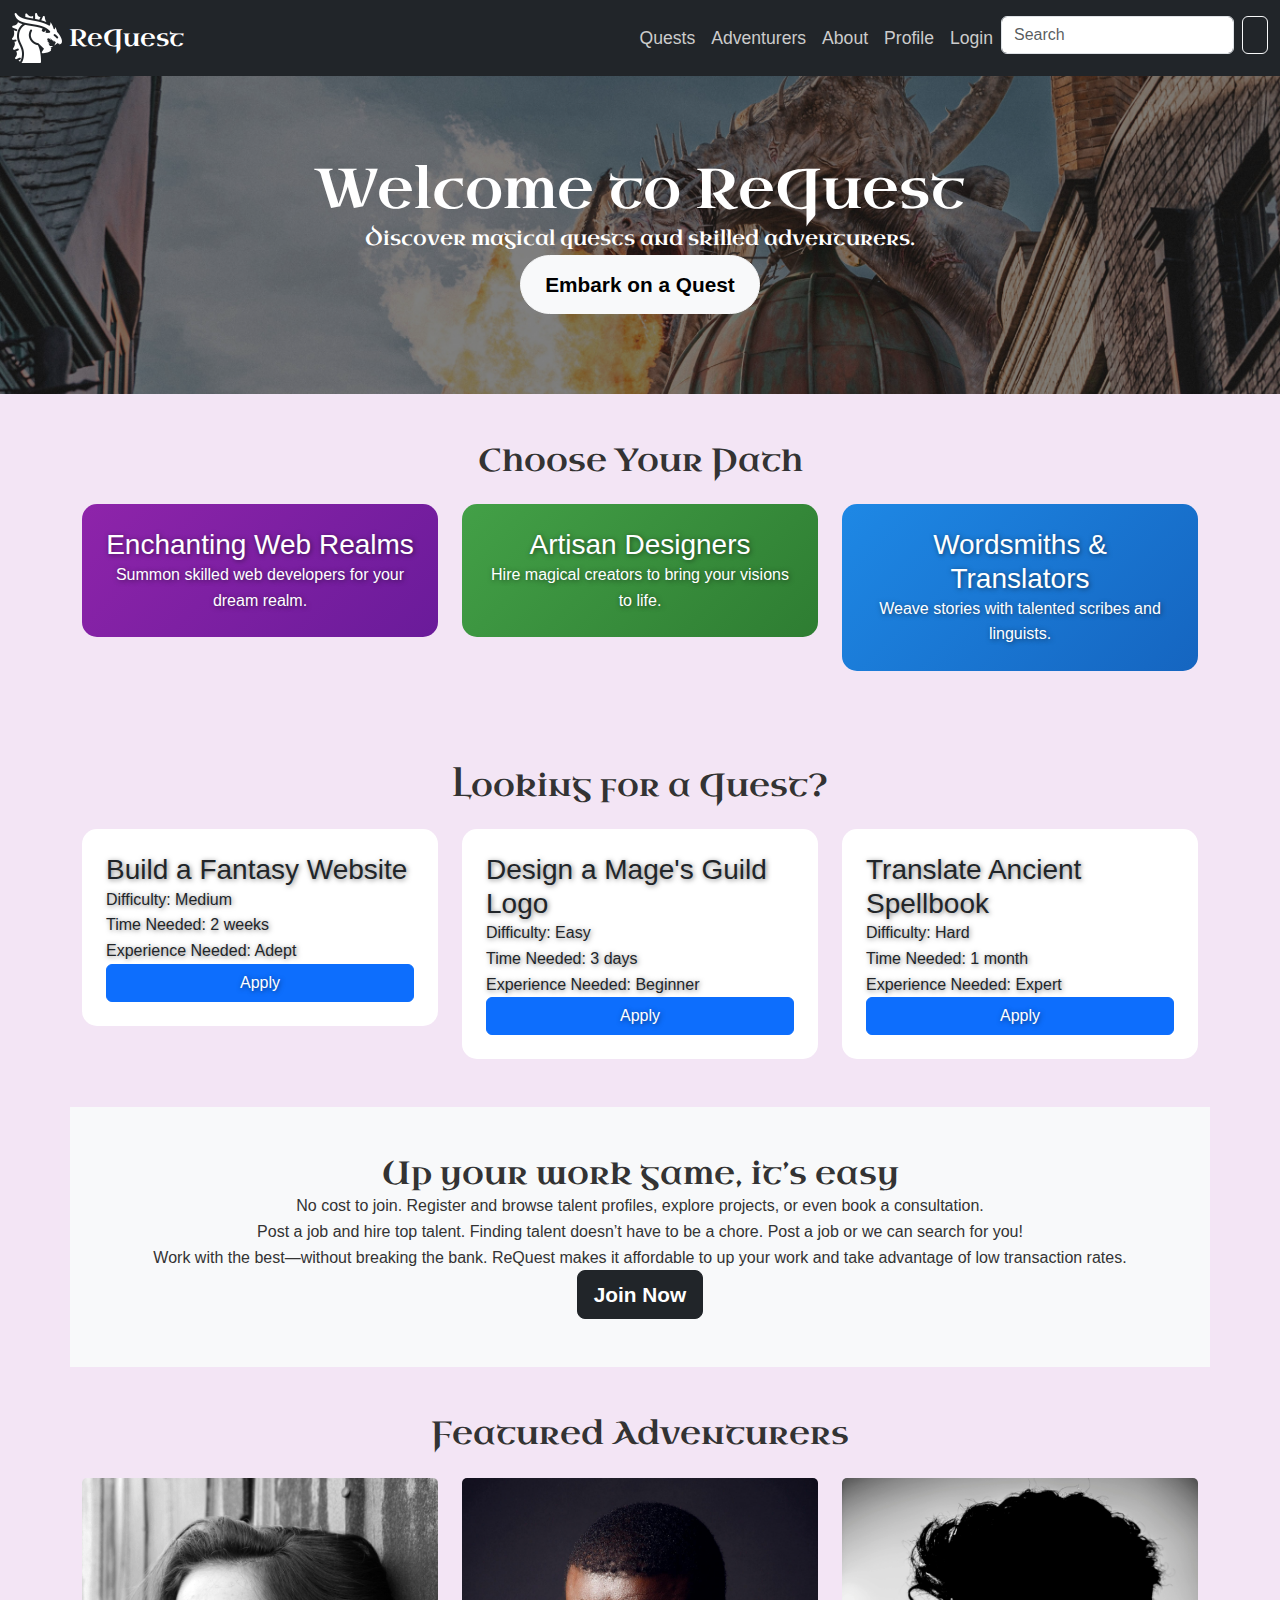
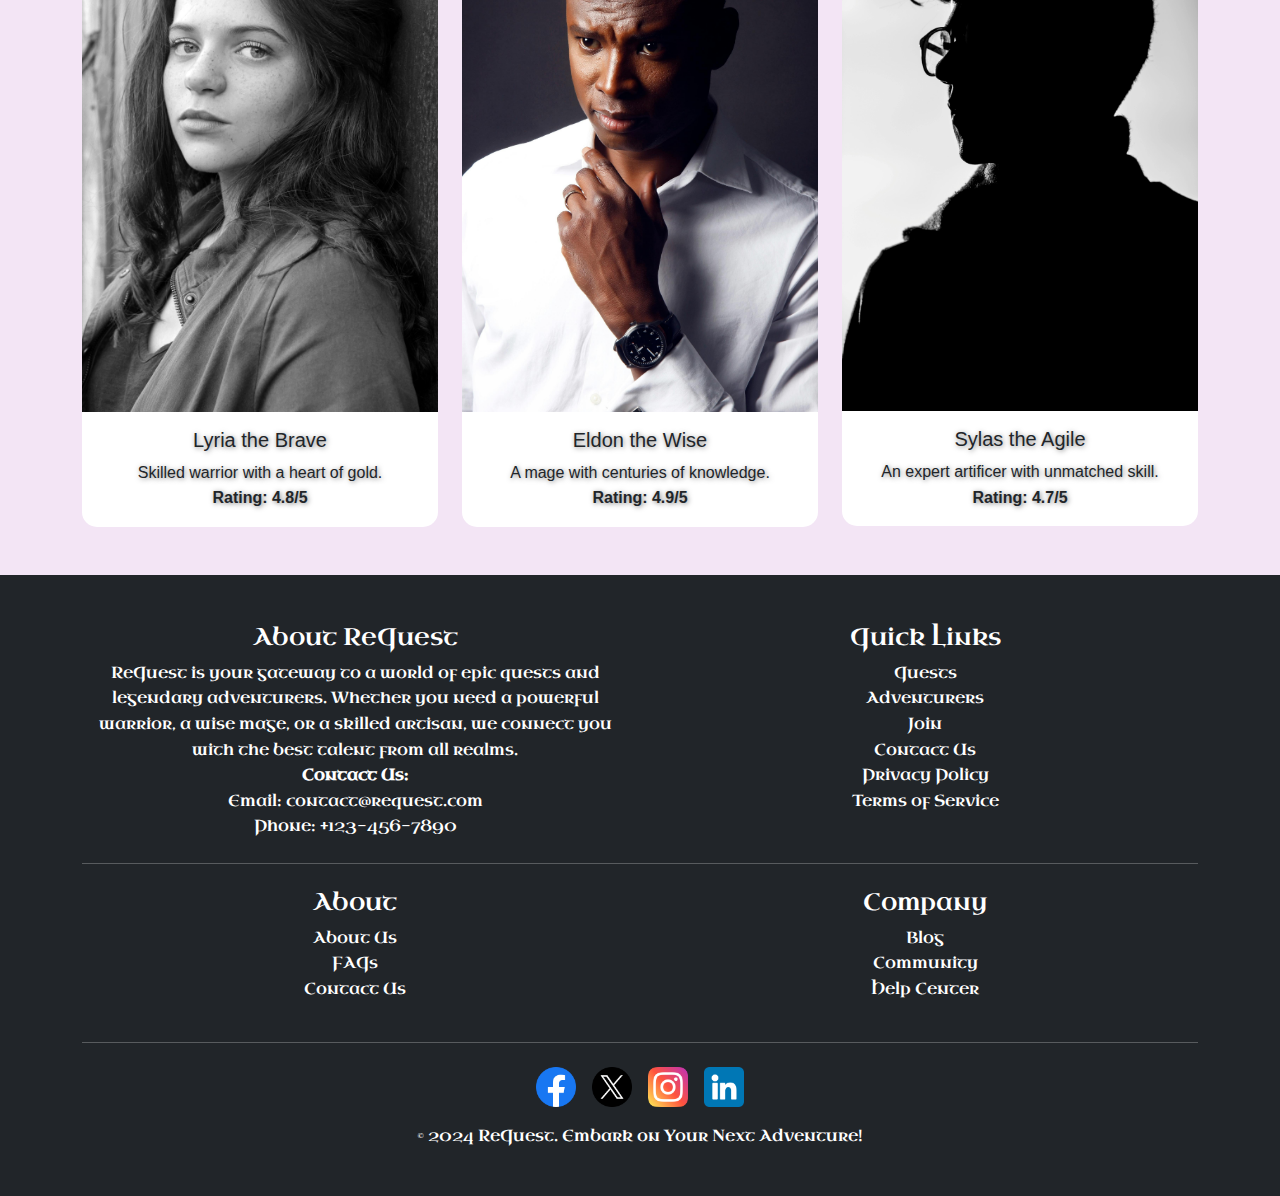
==== commit 31f67ac9: "Update Index.html" ====
--- a/Index.html
+++ b/Index.html
@@ -28,8 +28,15 @@
                 <ul class="navbar-nav ms-auto">
                     <li class="nav-item"><a class="nav-link" href="job-listings.html">Quests</a></li>
                     <li class="nav-item"><a class="nav-link" href="profile.html">Adventurers</a></li>
-                    <li class="nav-item"><a class="nav-link" href="login.html">Join</a></li>
-                    <li class="nav-item"><a class="nav-link" href="contact.html">Contact Us</a></li>
+                    <li class="nav-item"><a class="nav-link" href="about.html">About</a></li>
+                    <li class="nav-item"><a class="nav-link" href="profile.html">Profile</a></li>
+                    <li class="nav-item"><a class="nav-link" href="login.html">Login</a></li>
+                    <li class="nav-item">
+                        <form class="d-flex">
+                            <input class="form-control me-2" type="search" placeholder="Search" aria-label="Search">
+                            <button class="btn btn-outline-light" type="submit"><i class="bi bi-search"></i></button>
+                        </form>
+                    </li>
                 </ul>
             </div>
         </div>
@@ -70,9 +77,52 @@
         </div>
     </section>
 
-    <!-- Talent & Adventurers Section with Ratings -->
+    <!-- Looking for a Quest Section -->
     <section class="container py-5">
-        <h2 class="text-center mb-4" style="font-family: 'Uncial Antiqua', cursive;">Meet the Adventurers</h2>
+        <h2 class="text-center mb-4" style="font-family: 'Uncial Antiqua', cursive;">Looking for a Quest?</h2>
+        <div class="row">
+            <div class="col-md-4">
+                <div class="card p-4">
+                    <h3>Build a Fantasy Website</h3>
+                    <p>Difficulty: Medium</p>
+                    <p>Time Needed: 2 weeks</p>
+                    <p>Experience Needed: Adept</p>
+                    <a href="#" class="btn btn-primary">Apply</a>
+                </div>
+            </div>
+            <div class="col-md-4">
+                <div class="card p-4">
+                    <h3>Design a Mage's Guild Logo</h3>
+                    <p>Difficulty: Easy</p>
+                    <p>Time Needed: 3 days</p>
+                    <p>Experience Needed: Beginner</p>
+                    <a href="#" class="btn btn-primary">Apply</a>
+                </div>
+            </div>
+            <div class="col-md-4">
+                <div class="card p-4">
+                    <h3>Translate Ancient Spellbook</h3>
+                    <p>Difficulty: Hard</p>
+                    <p>Time Needed: 1 month</p>
+                    <p>Experience Needed: Expert</p>
+                    <a href="#" class="btn btn-primary">Apply</a>
+                </div>
+            </div>
+        </div>
+    </section>
+
+    <!-- Advertising Section -->
+    <section class="container py-5 bg-light text-center">
+        <h2 style="font-family: 'Uncial Antiqua', cursive;">Up your work game, it’s easy</h2>
+        <p>No cost to join. Register and browse talent profiles, explore projects, or even book a consultation.</p>
+        <p>Post a job and hire top talent. Finding talent doesn’t have to be a chore. Post a job or we can search for you!</p>
+        <p>Work with the best—without breaking the bank. ReQuest makes it affordable to up your work and take advantage of low transaction rates.</p>
+        <a href="signup.html" class="btn btn-dark btn-lg" style="font-weight: bold; font-size: 1.3rem;">Join Now</a>
+    </section>
+
+    <!-- Featured Adventurers Section with Ratings -->
+    <section class="container py-5">
+        <h2 class="text-center mb-4" style="font-family: 'Uncial Antiqua', cursive;">Featured Adventurers</h2>
         <div class="row text-center">
             <div class="col-md-4">
                 <div class="card">
@@ -177,7 +227,6 @@
     </div>
 </footer>
 
-
     <script src="https://cdn.jsdelivr.net/npm/bootstrap@5.3.0/dist/js/bootstrap.bundle.min.js"></script>
 </body>
 </html>
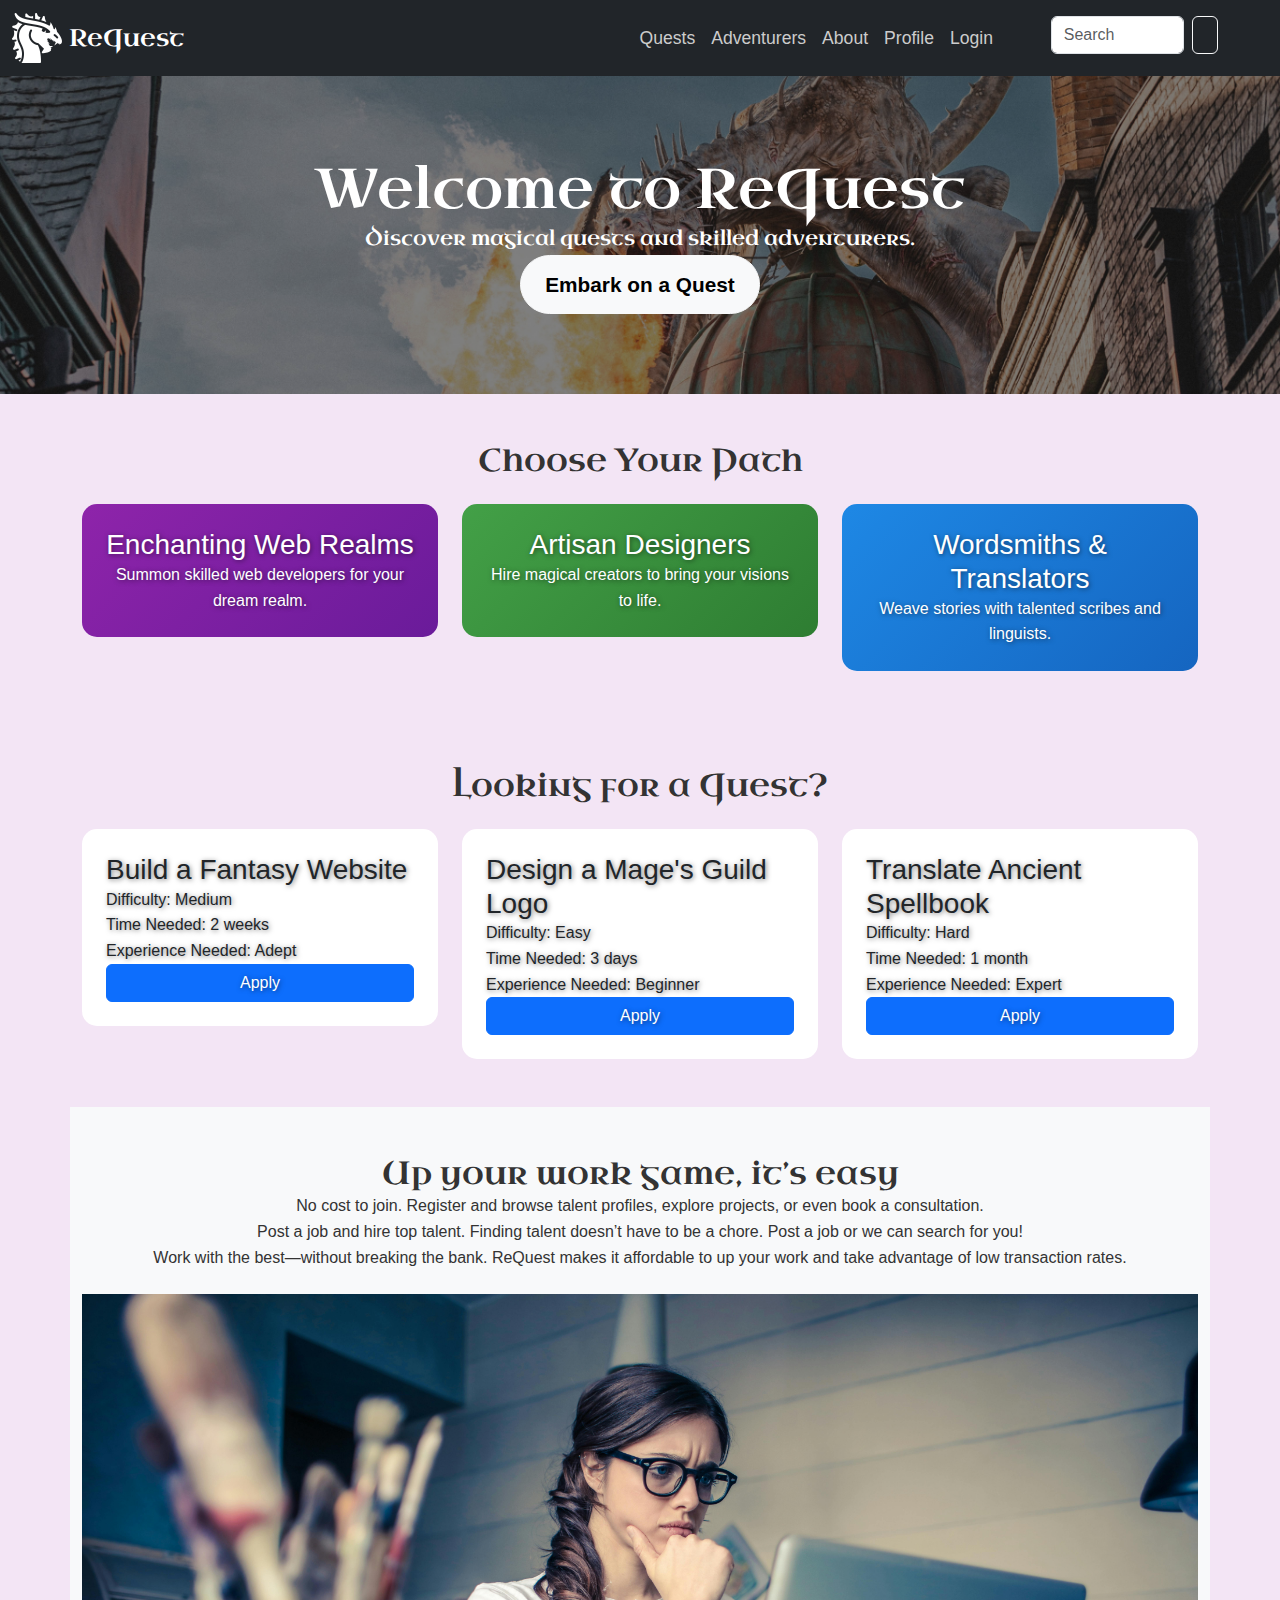
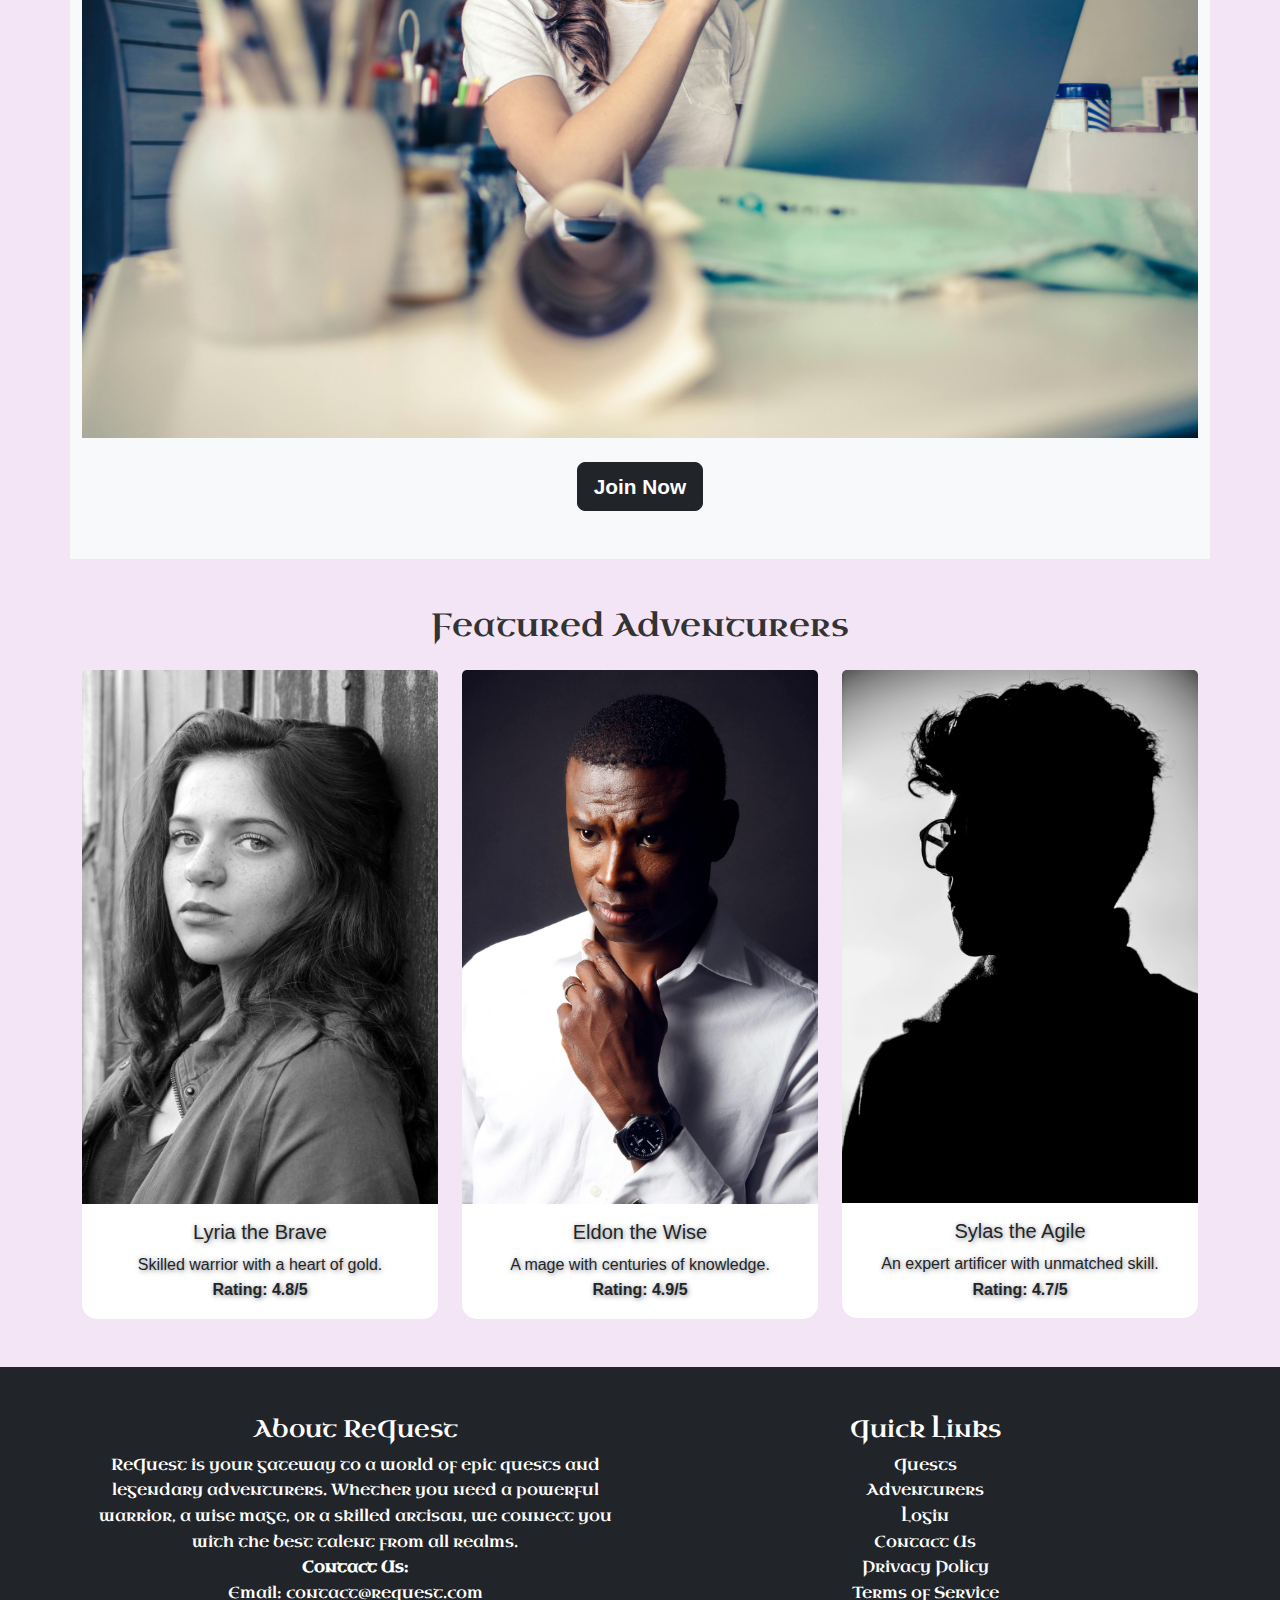
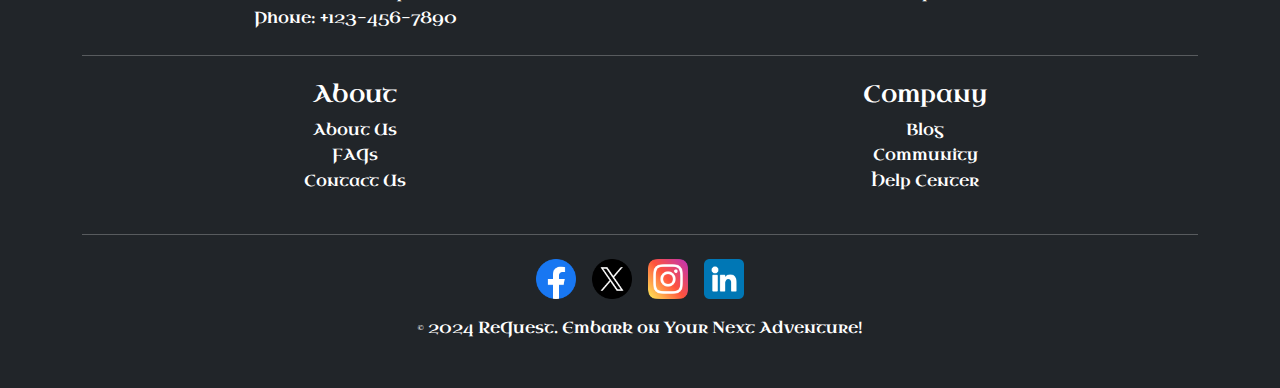
==== commit b4302bba: "update" ====
--- a/Index.html
+++ b/Index.html
@@ -18,7 +18,6 @@
             <!-- Logo Section -->
             <a class="navbar-brand" href="#">
                 <img src="assets/logo.png" alt="ReQuest Logo" style="height: 50px;">
-                <!-- Alternative text for no logo -->
                 <span style="font-family: 'Uncial Antiqua', cursive; font-size: 1.5rem; color: #fff;">ReQuest</span>
             </a>
             <button class="navbar-toggler" type="button" data-bs-toggle="collapse" data-bs-target="#navbarNav">
@@ -32,8 +31,8 @@
                     <li class="nav-item"><a class="nav-link" href="profile.html">Profile</a></li>
                     <li class="nav-item"><a class="nav-link" href="login.html">Login</a></li>
                     <li class="nav-item">
-                        <form class="d-flex">
-                            <input class="form-control me-2" type="search" placeholder="Search" aria-label="Search">
+                        <form class="d-flex w-100 justify-content-center">
+                            <input class="form-control me-2 w-50" type="search" placeholder="Search" aria-label="Search">
                             <button class="btn btn-outline-light" type="submit"><i class="bi bi-search"></i></button>
                         </form>
                     </li>
@@ -117,6 +116,7 @@
         <p>No cost to join. Register and browse talent profiles, explore projects, or even book a consultation.</p>
         <p>Post a job and hire top talent. Finding talent doesn’t have to be a chore. Post a job or we can search for you!</p>
         <p>Work with the best—without breaking the bank. ReQuest makes it affordable to up your work and take advantage of low transaction rates.</p>
+        <img src="assets/advertising-image.jpg" alt="Advertising" class="img-fluid my-4">
         <a href="signup.html" class="btn btn-dark btn-lg" style="font-weight: bold; font-size: 1.3rem;">Join Now</a>
     </section>
 
@@ -157,75 +157,64 @@
         </div>
     </section>
 
-   <!-- Enhanced Footer -->
-<footer class="bg-dark text-white text-center py-5">
-    <div class="container">
-        <!-- Company Description and Contact Info -->
-        <div class="row">
-            <div class="col-md-6">
-                <h4 style="font-family: 'Uncial Antiqua', cursive;">About ReQuest</h4>
-                <p>ReQuest is your gateway to a world of epic quests and legendary adventurers. Whether you need a powerful warrior, a wise mage, or a skilled artisan, we connect you with the best talent from all realms.</p>
-                <p><strong>Contact Us:</strong><br>Email: <a href="mailto:contact@request.com" style="color: #fff;">contact@request.com</a><br>Phone: +123-456-7890</p>
-            </div>
-            <!-- Quick Links -->
-            <div class="col-md-6">
-                <h4 style="font-family: 'Uncial Antiqua', cursive;">Quick Links</h4>
-                <ul class="list-unstyled">
-                    <li><a href="job-listings.html" style="color: #fff;">Quests</a></li>
-                    <li><a href="profile.html" style="color: #fff;">Adventurers</a></li>
-                    <li><a href="login.html" style="color: #fff;">Join</a></li>
-                    <li><a href="contact.html" style="color: #fff;">Contact Us</a></li>
-                    <li><a href="privacy-policy.html" style="color: #fff;">Privacy Policy</a></li>
-                    <li><a href="terms-of-service.html" style="color: #fff;">Terms of Service</a></li>
-                </ul>
-            </div>
-        </div>
-        
-        <hr class="my-4" style="border-top: 1px solid #fff;">
-
-        <!-- About and Company Sections -->
-        <div class="row">
-            <div class="col-md-6">
-                <h4 style="font-family: 'Uncial Antiqua', cursive;">About</h4>
-                <ul class="list-unstyled" style="font-weight: normal;">
-                    <li><a href="about.html" style="color: #fff;">About Us</a></li>
-                    <li><a href="faq.html" style="color: #fff;">FAQs</a></li>
-                    <li><a href="contact.html" style="color: #fff;">Contact Us</a></li>
-                
-                </ul>
-            </div>
-            <div class="col-md-6">
-                <h4 style="font-family: 'Uncial Antiqua', cursive;">Company</h4>
-                <ul class="list-unstyled" style="font-weight: normal;">
-                    <li><a href="blog.html" style="color: #fff;">Blog</a></li>
-                    <li><a href="community.html" style="color: #fff;">Community</a></li>
-                    <li><a href="help-center.html" style="color: #fff;">Help Center</a></li>
-                </ul>
-            </div>
-        </div>
-
-        <hr class="my-4" style="border-top: 1px solid #fff;">
-
-        <!-- Social Media Links -->
-        <div class="d-flex justify-content-center mb-3">
-            <a href="#" class="text-white me-3">
-                <img src="assets/facebook-logo.png" alt="Facebook" style="height: 40px;">
-            </a>
-            <a href="#" class="text-white me-3">
-                <img src="assets/twitter-logo.png" alt="Twitter" style="height: 40px;">
-            </a>
-            <a href="#" class="text-white me-3">
-                <img src="assets/instagram-logo.png" alt="Instagram" style="height: 40px;">
-            </a>
-            <a href="#" class="text-white">
-                <img src="assets/linkedin-logo.png" alt="LinkedIn" style="height: 40px;">
-            </a>
-        </div>
-
-        <!-- Copyright -->
-        <p style="font-family: 'Uncial Antiqua', cursive;">&copy; 2024 ReQuest. Embark on Your Next Adventure!</p>
-    </div>
-</footer>
+    <!-- Enhanced Footer -->
+    <footer class="bg-dark text-white text-center py-5">
+        <div class="container">
+            <div class="row">
+                <div class="col-md-6">
+                    <h4 style="font-family: 'Uncial Antiqua', cursive;">About ReQuest</h4>
+                    <p>ReQuest is your gateway to a world of epic quests and legendary adventurers. Whether you need a powerful warrior, a wise mage, or a skilled artisan, we connect you with the best talent from all realms.</p>
+                    <p><strong>Contact Us:</strong><br>Email: <a href="mailto:contact@request.com" style="color: #fff;">contact@request.com</a><br>Phone: +123-456-7890</p>
+                </div>
+                <div class="col-md-6">
+                    <h4 style="font-family: 'Uncial Antiqua', cursive;">Quick Links</h4>
+                    <ul class="list-unstyled">
+                        <li><a href="job-listings.html" style="color: #fff;">Quests</a></li>
+                        <li><a href="profile.html" style="color: #fff;">Adventurers</a></li>
+                        <li><a href="login.html" style="color: #fff;">Login</a></li>
+                        <li><a href="contact.html" style="color: #fff;">Contact Us</a></li>
+                        <li><a href="privacy-policy.html" style="color: #fff;">Privacy Policy</a></li>
+                        <li><a href="terms-of-service.html" style="color: #fff;">Terms of Service</a></li>
+                    </ul>
+                </div>
+            </div>
+            <hr class="my-4" style="border-top: 1px solid #fff;">
+            <div class="row">
+                <div class="col-md-6">
+                    <h4 style="font-family: 'Uncial Antiqua', cursive;">About</h4>
+                    <ul class="list-unstyled" style="font-weight: normal;">
+                        <li><a href="about.html" style="color: #fff;">About Us</a></li>
+                        <li><a href="faq.html" style="color: #fff;">FAQs</a></li>
+                        <li><a href="contact.html" style="color: #fff;">Contact Us</a></li>
+                    </ul>
+                </div>
+                <div class="col-md-6">
+                    <h4 style="font-family: 'Uncial Antiqua', cursive;">Company</h4>
+                    <ul class="list-unstyled" style="font-weight: normal;">
+                        <li><a href="blog.html" style="color: #fff;">Blog</a></li>
+                        <li><a href="community.html" style="color: #fff;">Community</a></li>
+                        <li><a href="help-center.html" style="color: #fff;">Help Center</a></li>
+                    </ul>
+                </div>
+            </div>
+            <hr class="my-4" style="border-top: 1px solid #fff;">
+            <div class="d-flex justify-content-center mb-3">
+                <a href="#" class="text-white me-3">
+                    <img src="assets/facebook-logo.png" alt="Facebook" style="height: 40px;">
+                </a>
+                <a href="#" class="text-white me-3">
+                    <img src="assets/twitter-logo.png" alt="Twitter" style="height: 40px;">
+                </a>
+                <a href="#" class="text-white me-3">
+                    <img src="assets/instagram-logo.png" alt="Instagram" style="height: 40px;">
+                </a>
+                <a href="#" class="text-white">
+                    <img src="assets/linkedin-logo.png" alt="LinkedIn" style="height: 40px;">
+                </a>
+            </div>
+            <p style="font-family: 'Uncial Antiqua', cursive;">&copy; 2024 ReQuest. Embark on Your Next Adventure!</p>
+        </div>
+    </footer>
 
     <script src="https://cdn.jsdelivr.net/npm/bootstrap@5.3.0/dist/js/bootstrap.bundle.min.js"></script>
 </body>
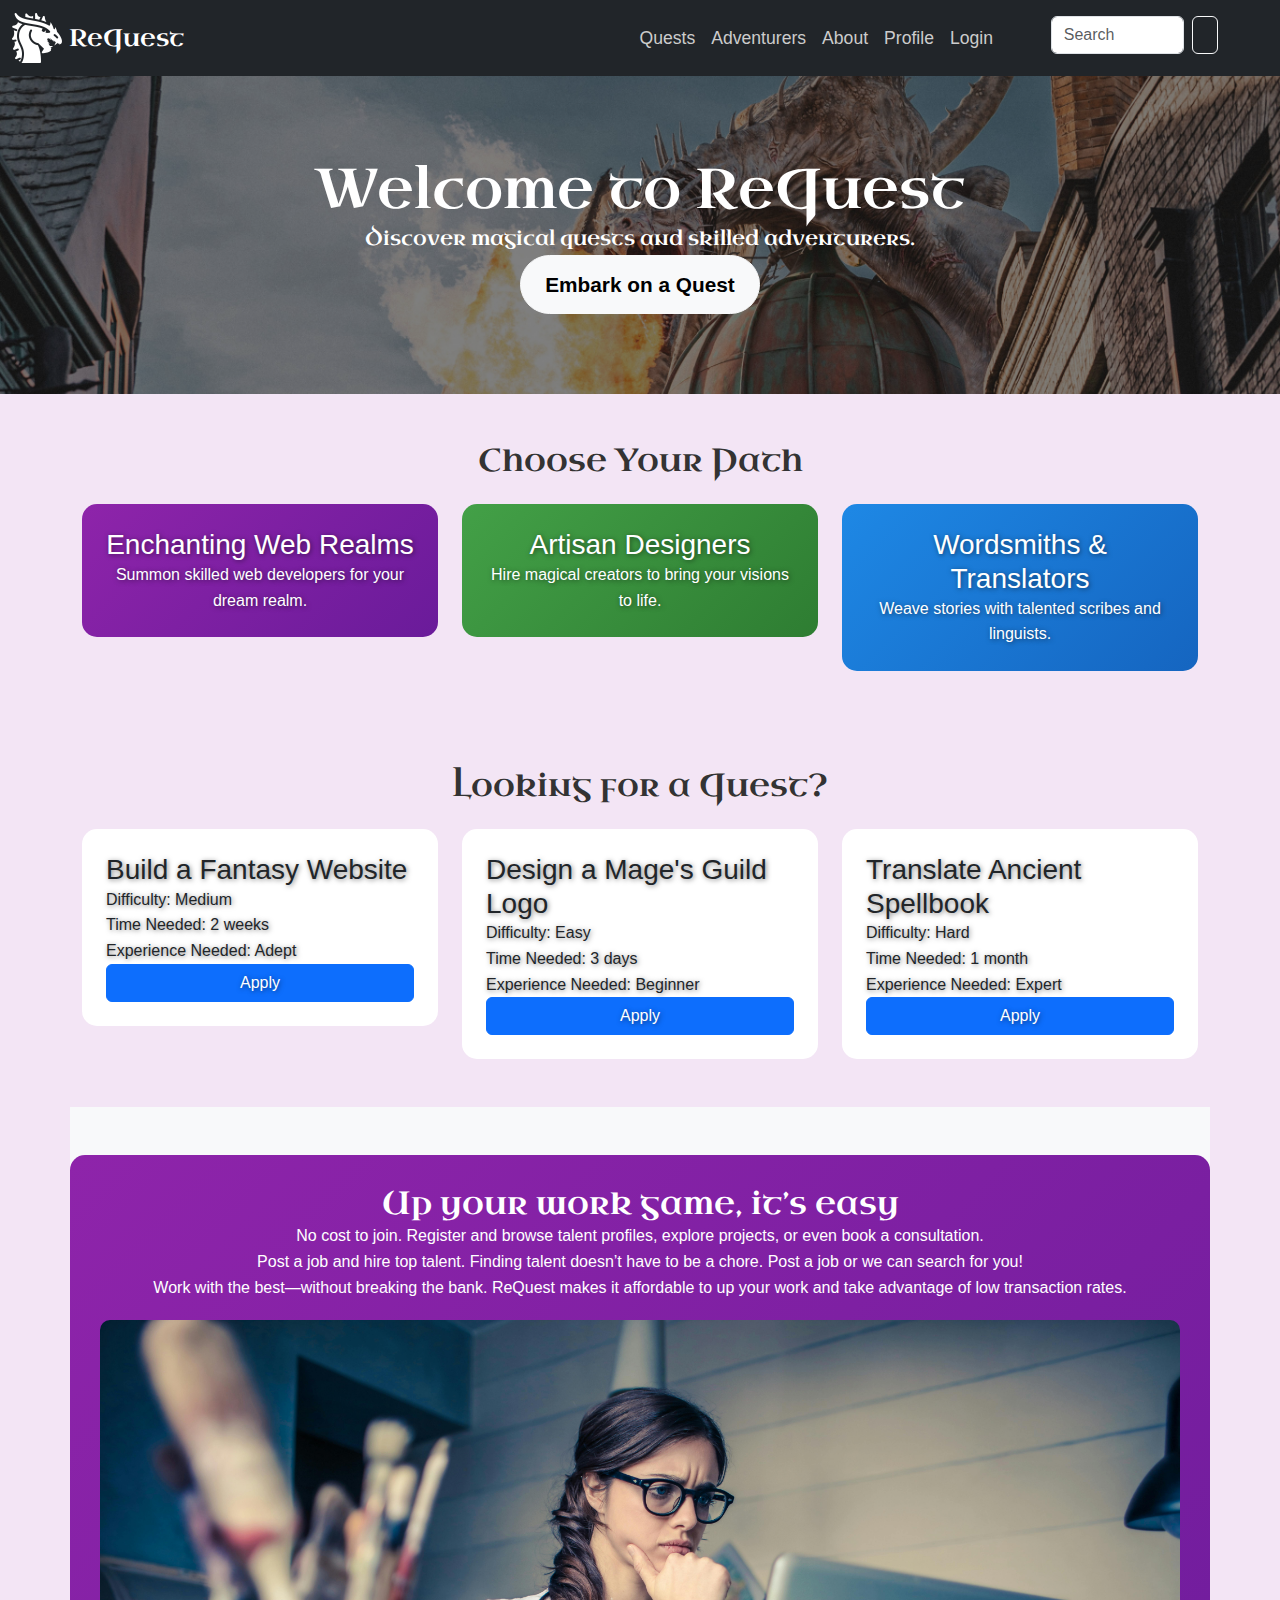
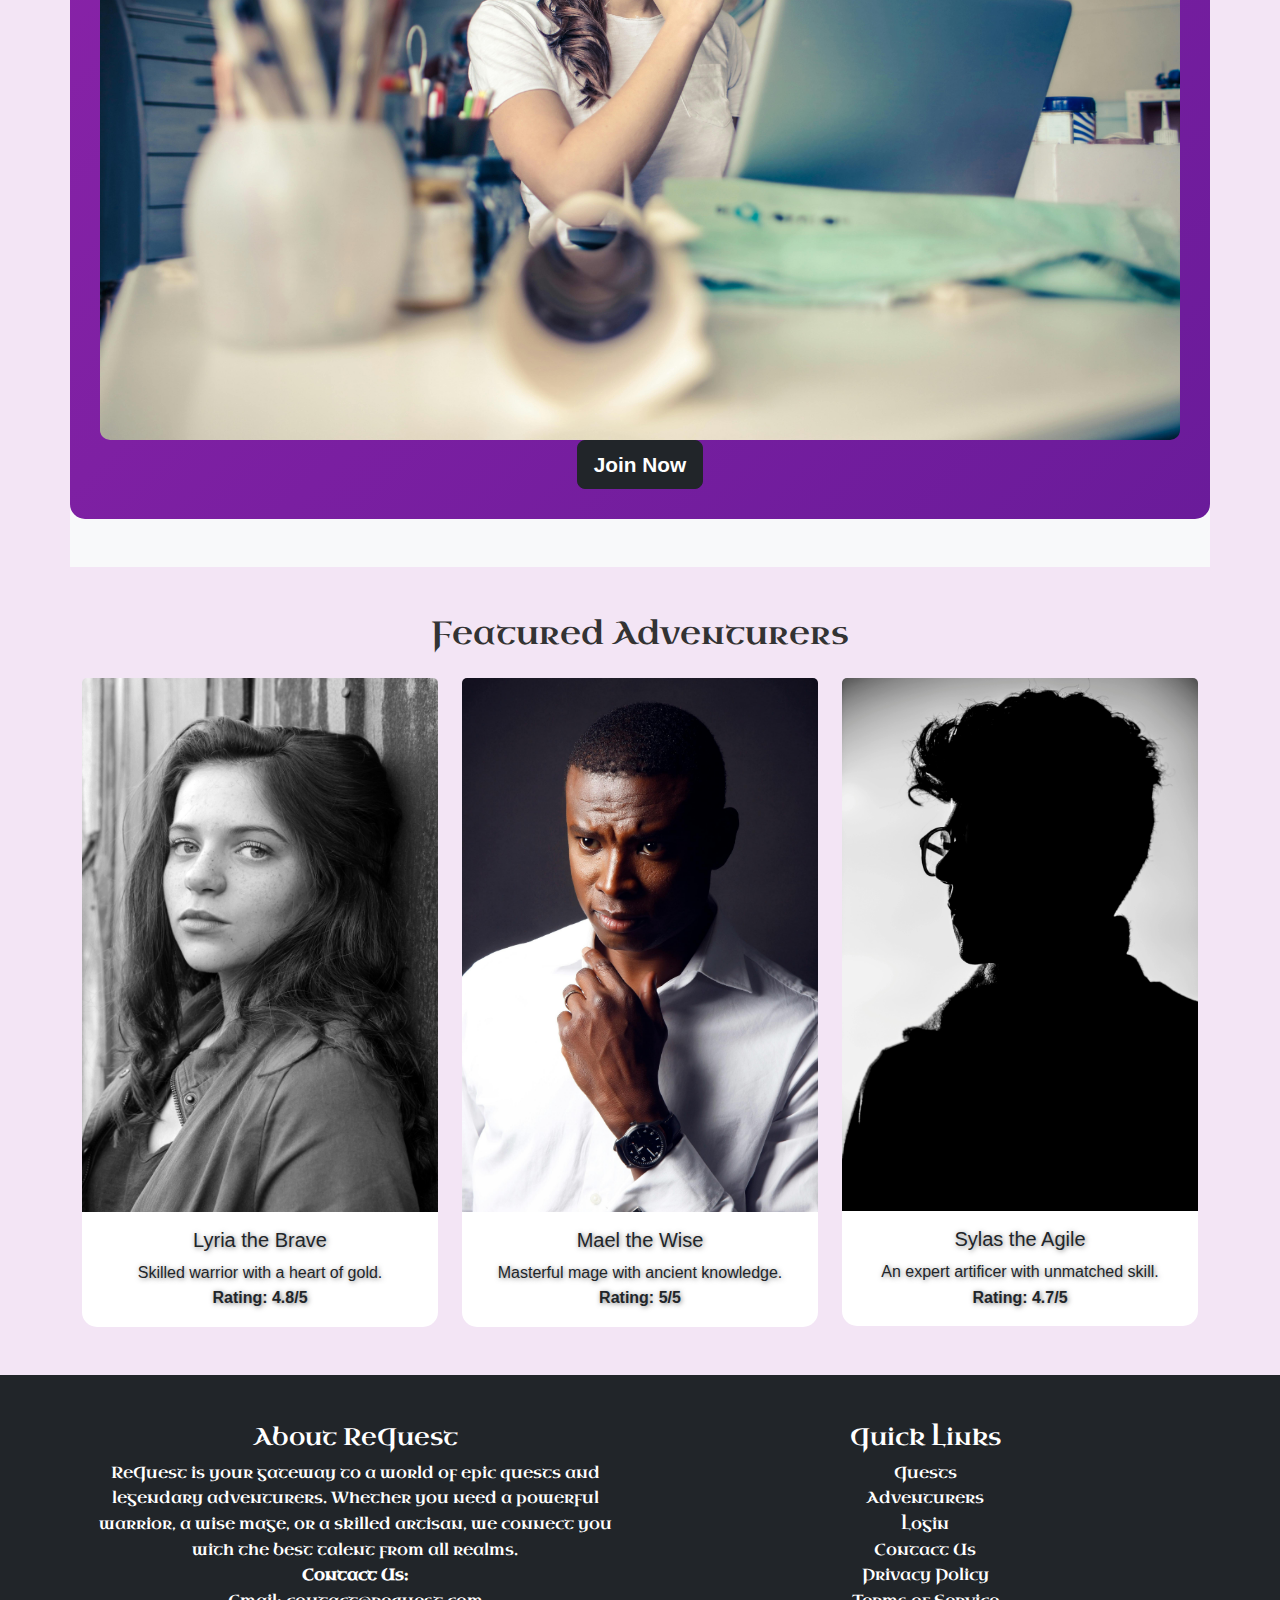
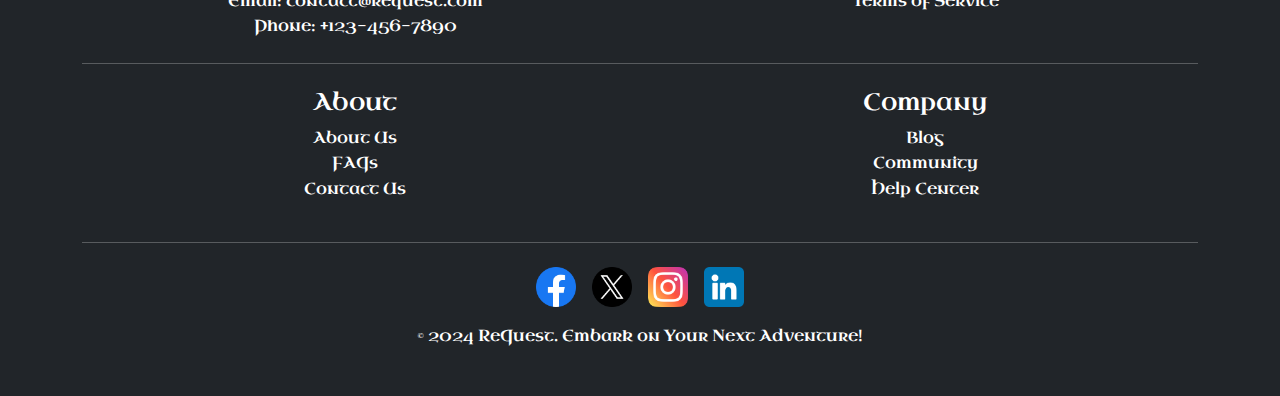
==== commit 9d76455d: "Update Index.html" ====
--- a/Index.html
+++ b/Index.html
@@ -10,6 +10,25 @@
     <link rel="stylesheet" href="css/style.css">
     <!-- Google Font for Fantasy Style -->
     <link href="https://fonts.googleapis.com/css2?family=Uncial+Antiqua&display=swap" rel="stylesheet">
+    <style>
+        .advertising-card {
+            background: linear-gradient(135deg, #8e24aa, #6a1b9a);
+            color: white;
+            border-radius: 15px;
+            padding: 30px;
+            text-align: center;
+        }
+        .advertising-section {
+            background-color: #f8f9fa;
+            padding: 50px 0;
+        }
+        .advertising-image {
+            border-radius: 10px;
+            max-width: 100%;
+            height: auto;
+            margin-top: 20px;
+        }
+    </style>
 </head>
 <body>
     <!-- Navbar -->
@@ -111,13 +130,15 @@
     </section>
 
     <!-- Advertising Section -->
-    <section class="container py-5 bg-light text-center">
-        <h2 style="font-family: 'Uncial Antiqua', cursive;">Up your work game, it’s easy</h2>
-        <p>No cost to join. Register and browse talent profiles, explore projects, or even book a consultation.</p>
-        <p>Post a job and hire top talent. Finding talent doesn’t have to be a chore. Post a job or we can search for you!</p>
-        <p>Work with the best—without breaking the bank. ReQuest makes it affordable to up your work and take advantage of low transaction rates.</p>
-        <img src="assets/advertising-image.jpg" alt="Advertising" class="img-fluid my-4">
-        <a href="signup.html" class="btn btn-dark btn-lg" style="font-weight: bold; font-size: 1.3rem;">Join Now</a>
+    <section class="container py-5 advertising-section text-center">
+        <div class="advertising-card">
+            <h2 style="font-family: 'Uncial Antiqua', cursive;">Up your work game, it’s easy</h2>
+            <p>No cost to join. Register and browse talent profiles, explore projects, or even book a consultation.</p>
+            <p>Post a job and hire top talent. Finding talent doesn’t have to be a chore. Post a job or we can search for you!</p>
+            <p>Work with the best—without breaking the bank. ReQuest makes it affordable to up your work and take advantage of low transaction rates.</p>
+            <img src="assets/advertising-image.jpg" alt="Advertising" class="advertising-image">
+            <a href="signup.html" class="btn btn-dark btn-lg" style="font-weight: bold; font-size: 1.3rem;">Join Now</a>
+        </div>
     </section>
 
     <!-- Featured Adventurers Section with Ratings -->
@@ -138,9 +159,9 @@
                 <div class="card">
                     <img src="assets/adventurer2.jpg" class="card-img-top" alt="Adventurer 2">
                     <div class="card-body">
-                        <h5 class="card-title">Eldon the Wise</h5>
-                        <p class="card-text">A mage with centuries of knowledge.</p>
-                        <p><strong>Rating: 4.9/5</strong></p>
+                        <h5 class="card-title">Mael the Wise</h5>
+                        <p class="card-text">Masterful mage with ancient knowledge.</p>
+                        <p><strong>Rating: 5/5</strong></p>
                     </div>
                 </div>
             </div>
